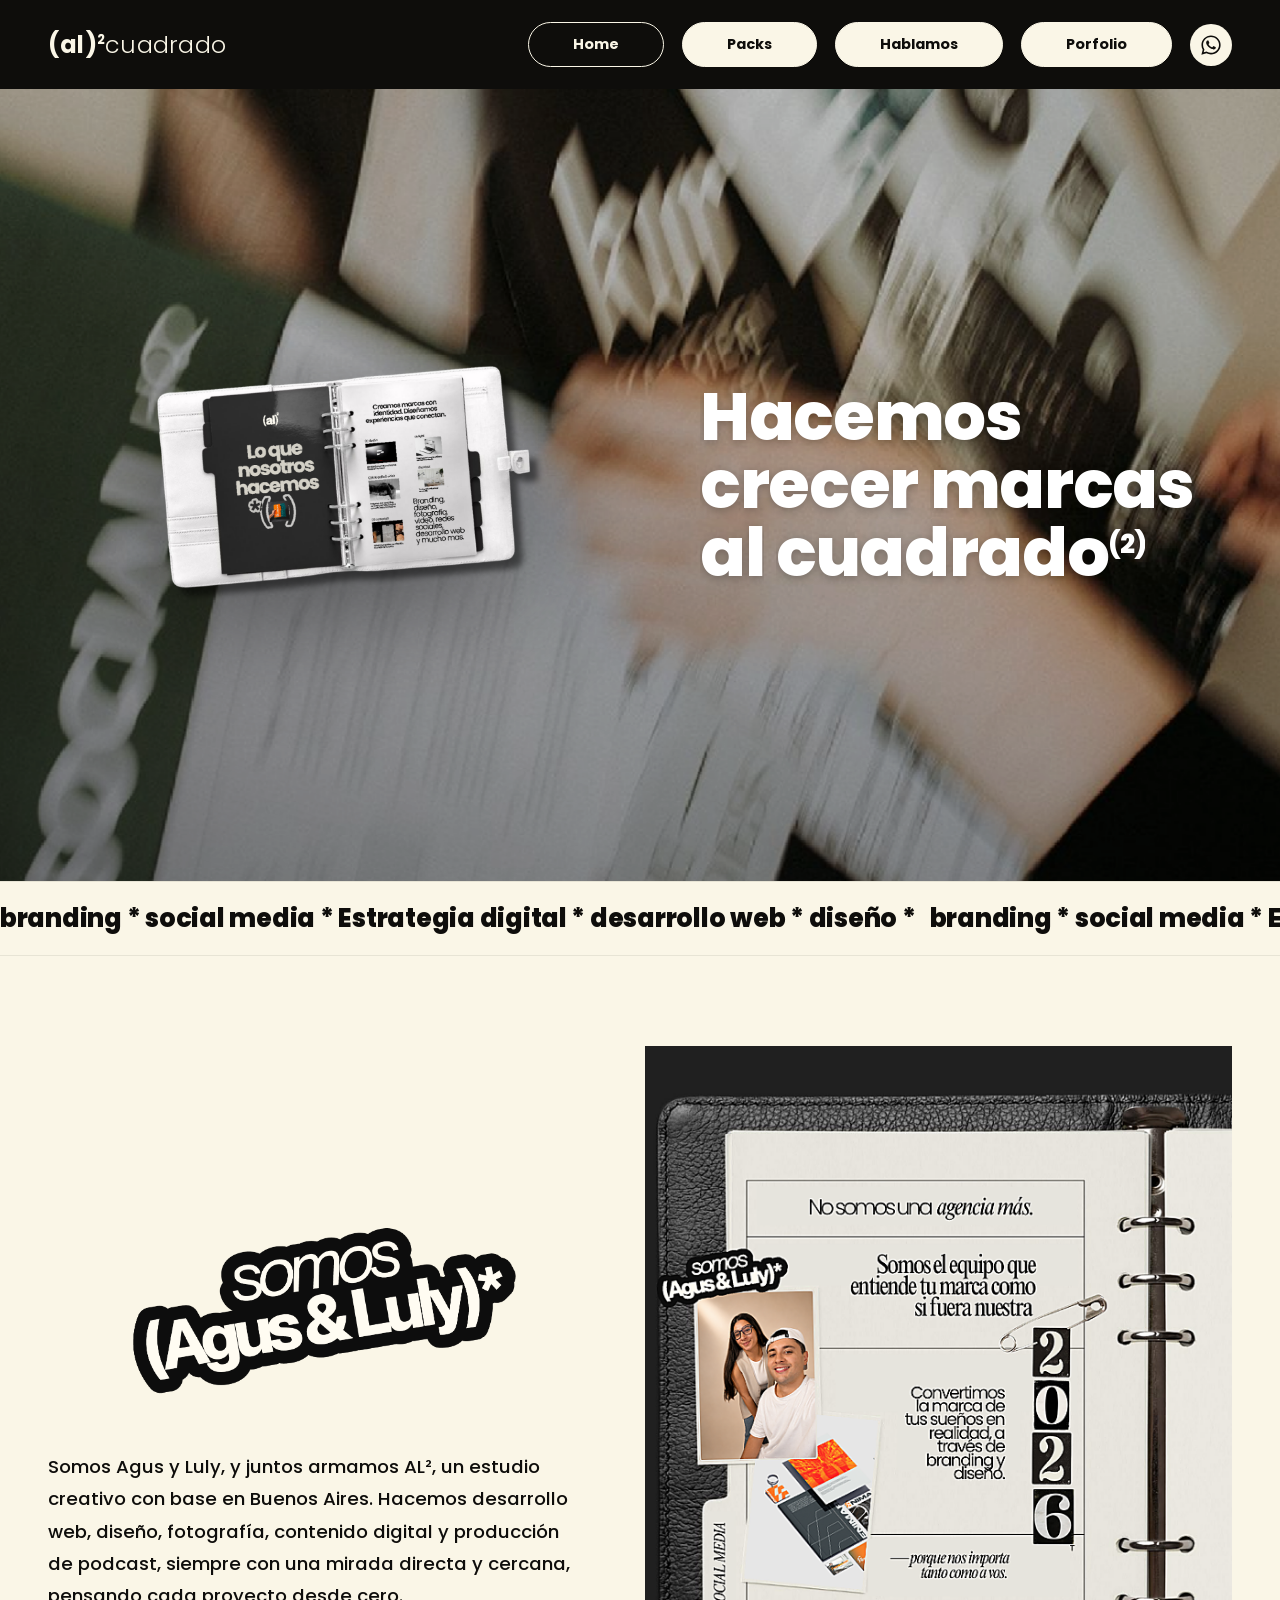
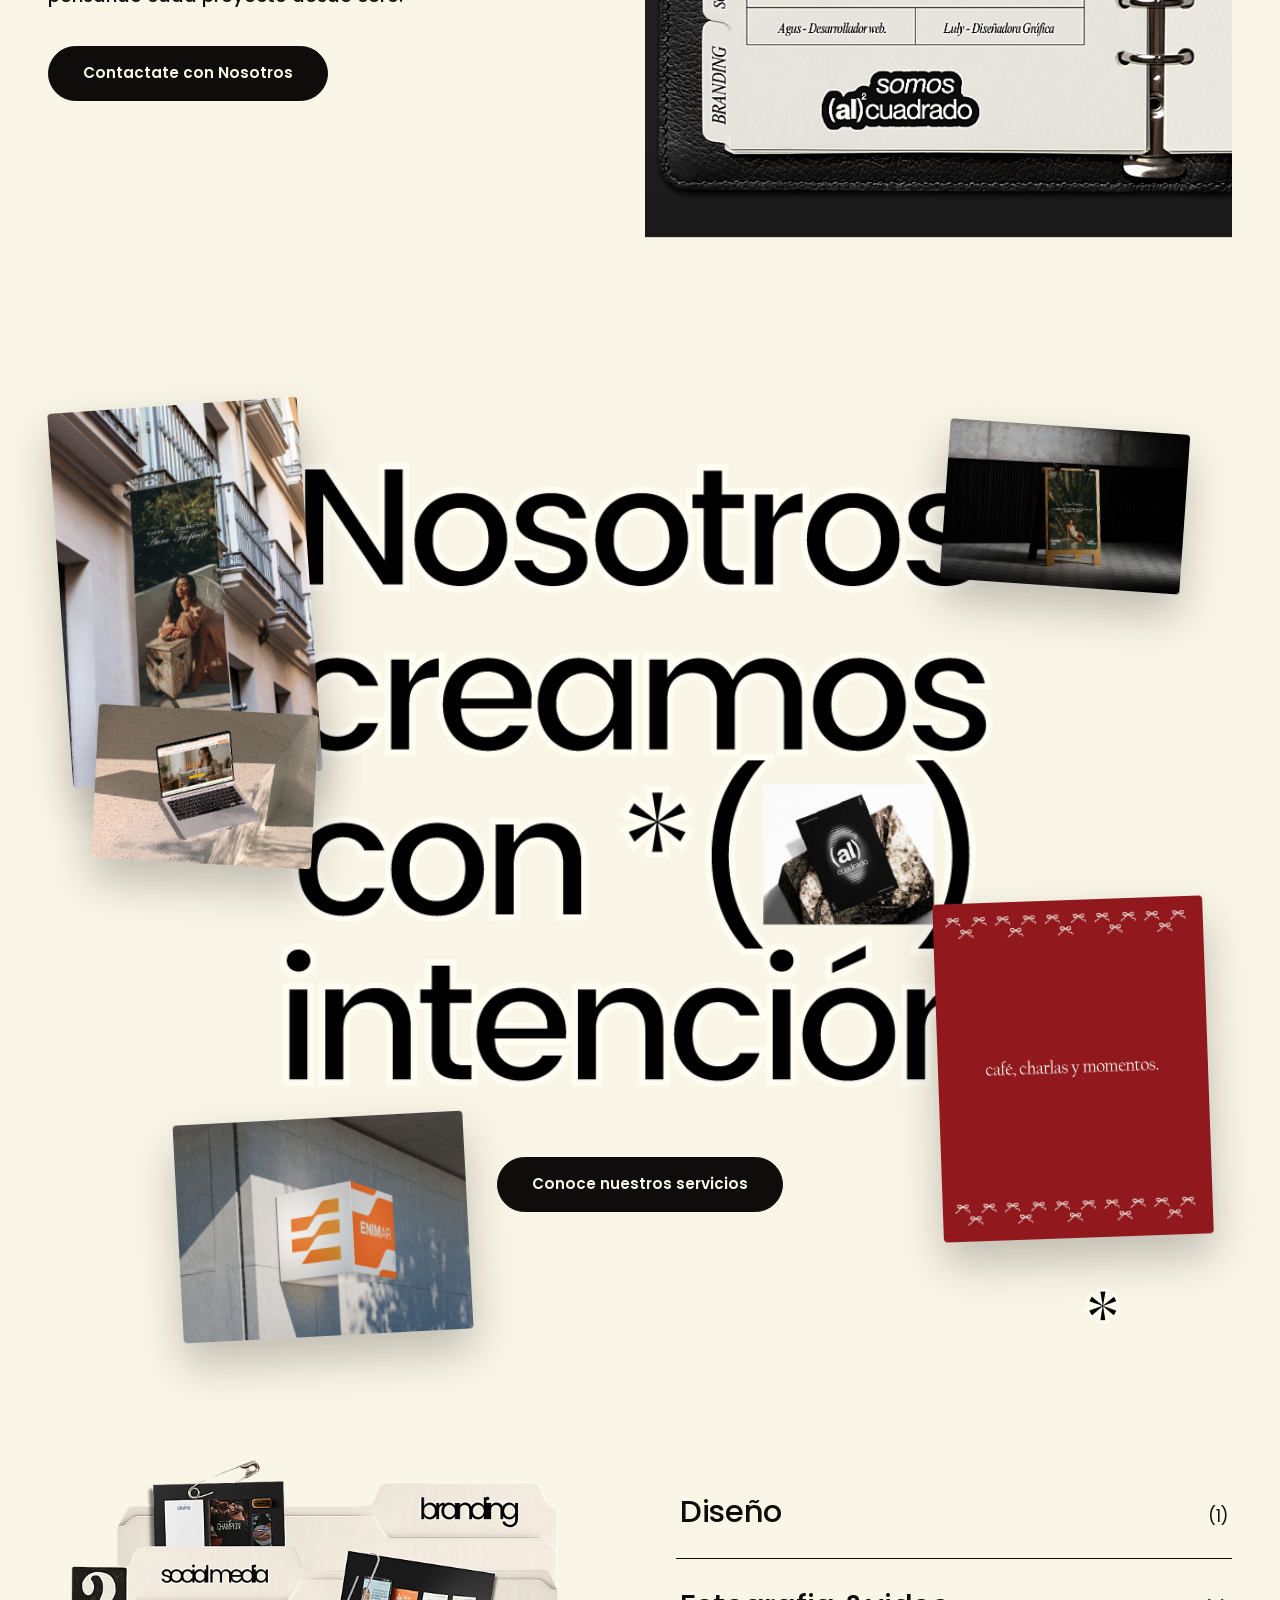
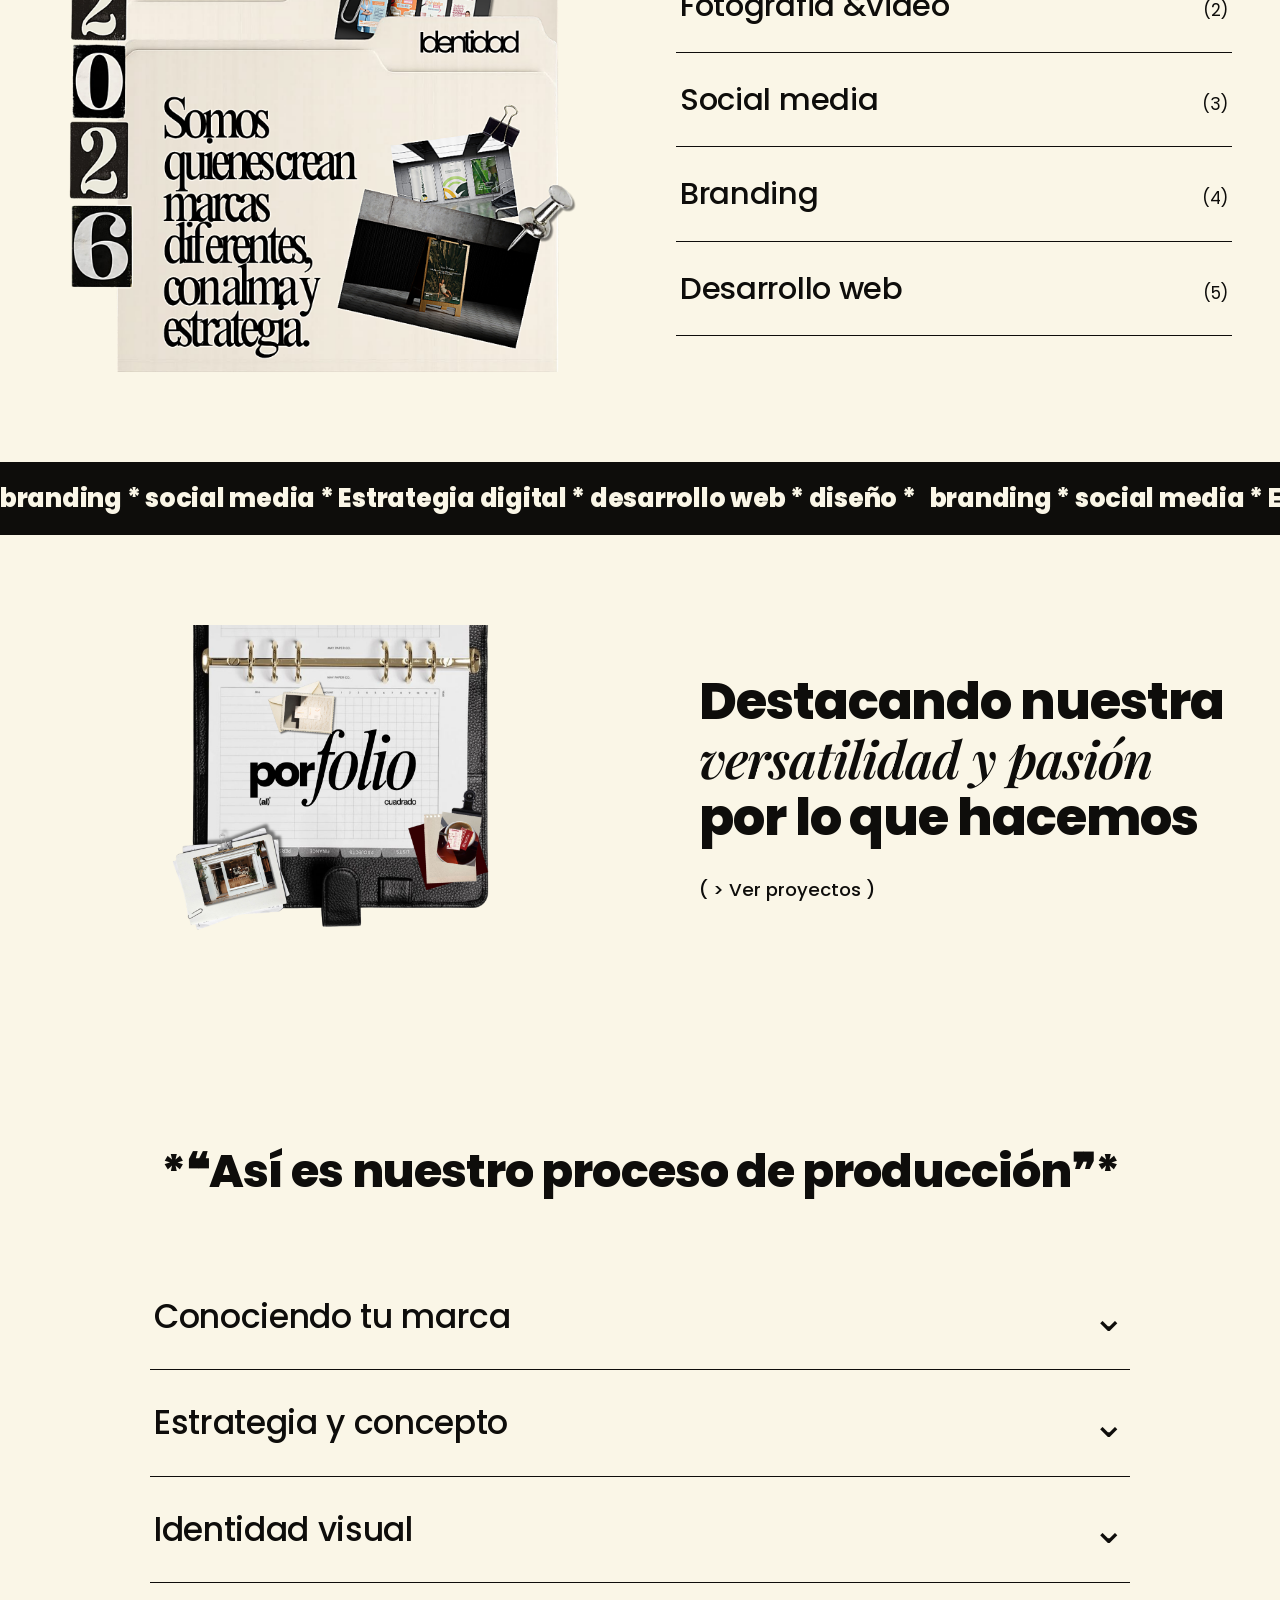
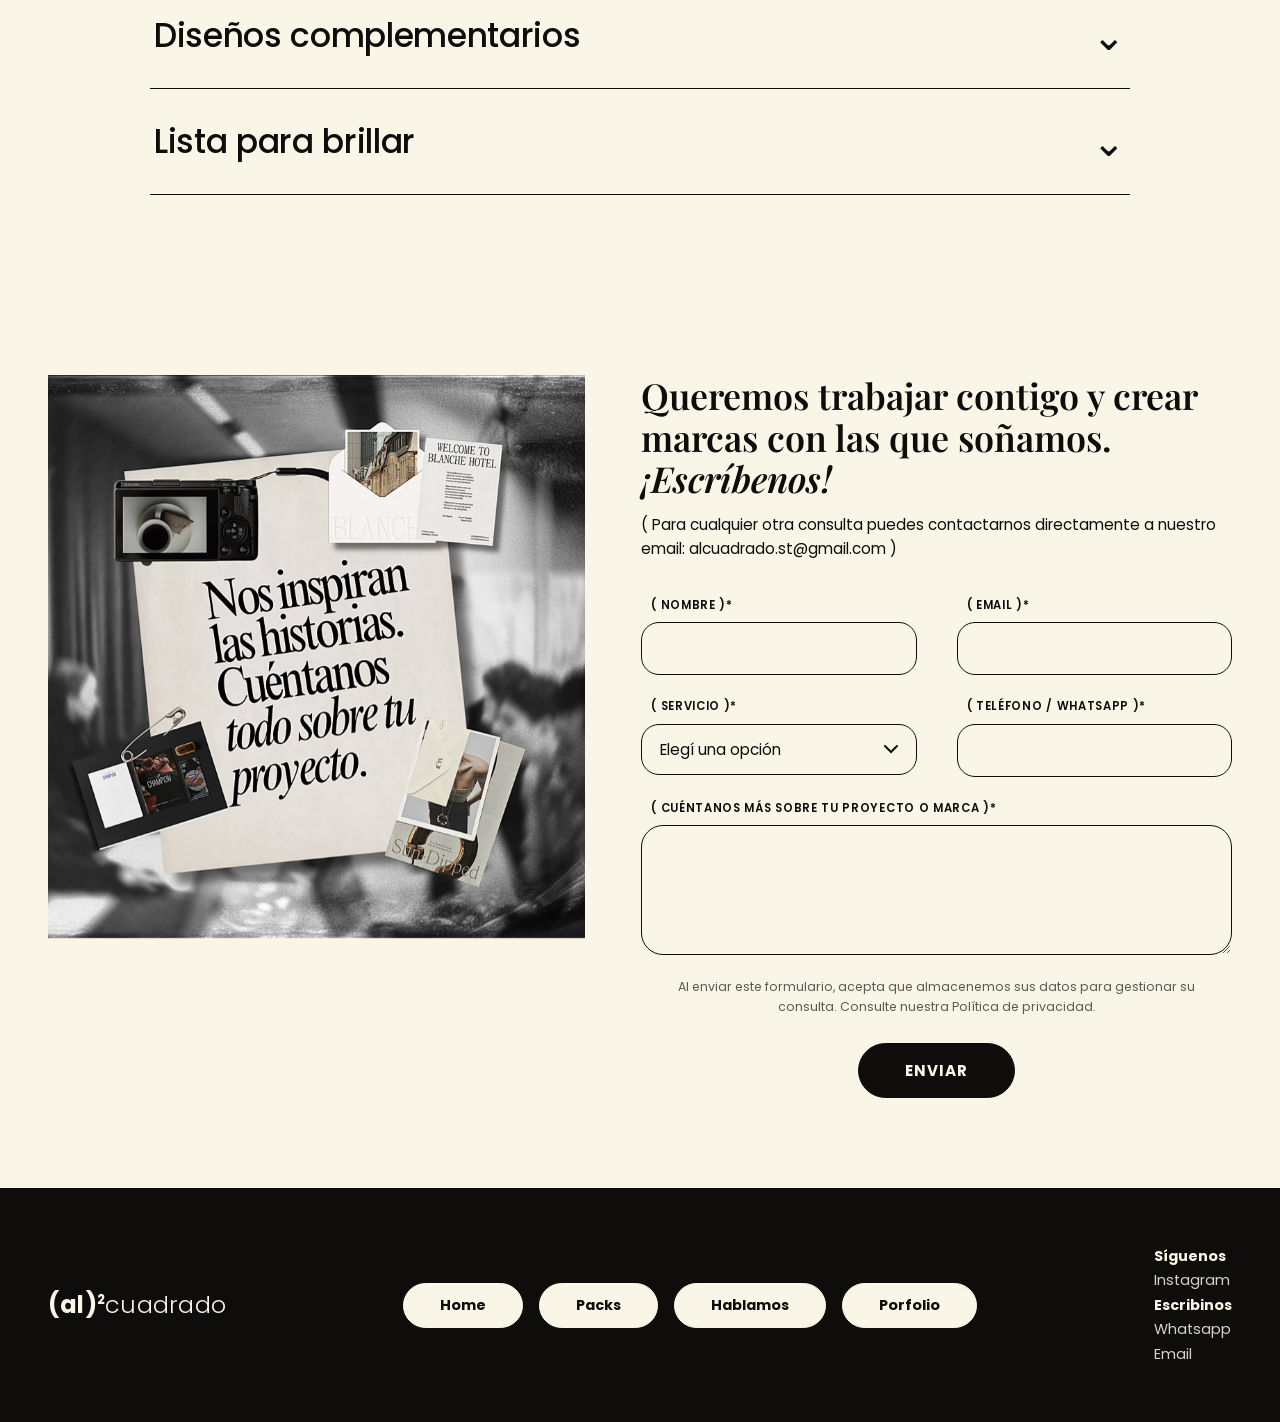
==== index.html @ ce6391ce "Actualización de archivos HTML, CSS y JS" ====
<!DOCTYPE html>
<html lang="es">
<head>
<meta charset="UTF-8"/>
<meta name="viewport" content="width=device-width,initial-scale=1.0"/>
<title>(al)²cuadrado — Hacemos crecer marcas al cuadrado</title>
<meta name="description" content="AL² es un estudio creativo con base en Buenos Aires: branding, social media, estrategia digital, desarrollo web y diseño."/>
<link rel="preconnect" href="https://fonts.googleapis.com"/>
<link rel="preconnect" href="https://fonts.gstatic.com" crossorigin/>
<link href="https://fonts.googleapis.com/css2?family=Poppins:wght@400;500;600;700;800&family=Playfair+Display:ital,wght@0,500;0,600;0,700;1,500;1,600;1,700&display=swap" rel="stylesheet"/>
<link rel="stylesheet" href="css/style.css"/>
</head>
<body>

<!-- ── Header ── -->
<header class="site-header">
  <a class="logo" href="index.html"><b>(al)</b><sup>2</sup><span>cuadrado</span></a>
  <div class="nav-right"><nav class="main-nav">
    <a class="pill active" href="index.html">Home</a>
    <a class="pill" href="packs.html">Packs</a>
    <a class="pill" href="contacto.html">Hablamos</a>
    <a class="pill" href="porfolio.html">Porfolio</a>
  </nav><button class="nav-toggle" type="button" aria-label="Abrir menú" aria-expanded="false"><span></span><span></span><span></span></button><a class="nav-wsp" href="https://wa.me/5491160169886" target="_blank" rel="noopener" aria-label="Escribinos por WhatsApp"><svg viewBox="0 0 448 512" xmlns="http://www.w3.org/2000/svg"><path d="M380.9 97.1C339 55.1 283.2 32 223.9 32c-122.4 0-222 99.6-222 222 0 39.1 10.2 77.3 29.6 111L0 480l117.7-30.9c32.4 17.7 68.9 27 106.1 27h.1c122.3 0 224.1-99.6 224.1-222 0-59.3-25.2-115-67.1-157zm-157 341.6c-33.2 0-65.7-8.9-94-25.7l-6.7-4-69.8 18.3L72 359.2l-4.4-7c-18.5-29.4-28.2-63.3-28.2-98.2 0-101.7 82.8-184.5 184.6-184.5 49.3 0 95.6 19.2 130.4 54.1 34.8 34.9 56.2 81.2 56.1 130.5 0 101.8-84.9 184.6-186.6 184.6zm101.2-138.2c-5.5-2.8-32.8-16.2-37.9-18-5.1-1.9-8.8-2.8-12.5 2.8-3.7 5.6-14.3 18-17.6 21.8-3.2 3.7-6.5 4.2-12 1.4-32.6-16.3-54-29.1-75.5-66-5.7-9.8 5.7-9.1 16.3-30.3 1.8-3.7.9-6.9-.5-9.7-1.4-2.8-12.5-30.1-17.1-41.2-4.5-10.8-9.1-9.3-12.5-9.5-3.2-.2-6.9-.2-10.6-.2-3.7 0-9.7 1.4-14.8 6.9-5.1 5.6-19.4 19-19.4 46.3 0 27.3 19.9 53.7 22.6 57.4 2.8 3.7 39.1 59.7 94.8 83.8 35.2 15.2 49 16.5 66.6 13.9 10.7-1.6 32.8-13.4 37.4-26.4 4.6-13 4.6-24.1 3.2-26.4-1.3-2.5-5-3.9-10.5-6.6z"/></svg></a></div>
</header>

<!-- ── Hero ── -->
<section class="hero-home">
  <div class="hero-bg" aria-hidden="true"></div>
  <div class="hero-home-inner">
    <div class="hero-home-agenda reveal">
      <img src="assets/img/agenda-hero.png" alt="Agenda de AL² — lo que nosotros hacemos: branding, diseño, fotografía, video, redes sociales y desarrollo web"/>
    </div>
    <h1 data-split="">Hacemos crecer marcas al cuadrado<sup>(2)</sup></h1>
  </div>
</section>

<!-- ── Marquee ── -->
<div class="marquee" aria-hidden="true">
  <div class="marquee-track">
    <span>branding * social media * Estrategia digital * desarrollo web * diseño *</span><span>branding * social media * Estrategia digital * desarrollo web * diseño *</span>
  </div>
</div>

<!-- ── Somos ── -->
<section class="section" id="somos">
  <div class="section-inner somos-grid">
    <div class="somos-text reveal">
      <img class="somos-sticker" src="assets/img/somos-sticker.png" alt="somos (Agus &amp; Luly)*"/>
      <p>Somos Agus y Luly, y juntos armamos AL², un estudio creativo con base en Buenos Aires. Hacemos desarrollo web, diseño, fotografía, contenido digital y producción de podcast, siempre con una mirada directa y cercana, pensando cada proyecto desde cero.</p>
      <a class="btn" href="contacto.html">Contactate con Nosotros</a>
    </div>
    <div class="reveal">
      <img src="assets/img/presentacion.png" alt="Agenda de AL² — no somos una agencia más, somos el equipo que entiende tu marca como si fuera nuestra"/>
    </div>
  </div>
</section>

<!-- ── Nosotros creamos con intención ── -->
<section class="intencion">
  <div class="intencion-inner">
    <img class="float-img fl-1" src="assets/img/aura-tropical/aura-tropical-01.jpg" alt=""/>
    <img class="float-img fl-2" src="assets/img/alegria-bewell/alegria-bewell-07.jpg" alt=""/>
    <img class="float-img fl-3" src="assets/img/enimar/enimar-06.jpg" alt=""/>
    <img class="float-img fl-4" src="assets/img/aura-tropical/aura-tropical-04.jpg" alt=""/>
    <img class="float-img fl-5" src="assets/img/rosetta-caffe/rosetta-caffe-02.jpg" alt=""/>
    <img class="ast ast-l" src="assets/img/asterisco.png" alt=""/>
    <img class="ast ast-r" src="assets/img/asterisco.png" alt=""/>
    <img class="intencion-title reveal" src="assets/img/creamos-intencion.png" alt="Nosotros creamos con intención"/>
    <div class="reveal">
      <a class="btn" href="packs.html">Conoce nuestros servicios</a>
    </div>
  </div>
</section>

<!-- ── Servicios ── -->
<section class="section" id="servicios">
  <div class="section-inner servicios-grid">
    <div class="reveal">
      <img src="assets/img/servicios.png" alt="Carpetas de AL²: branding, social media e identidad — somos quienes crean marcas diferentes, con alma y estrategia"/>
    </div>
    <ul class="servicios-list reveal">
      <li><a href="packs.html#branding">Diseño <span>(1)</span></a></li>
      <li><a href="packs.html#fotografia">Fotografia &amp;video <span>(2)</span></a></li>
      <li><a href="packs.html#social-media">Social media <span>(3)</span></a></li>
      <li><a href="packs.html#branding">Branding <span>(4)</span></a></li>
      <li><a href="packs.html#desarrollo-web">Desarrollo web <span>(5)</span></a></li>
    </ul>
  </div>
</section>

<!-- ── Marquee dark ── -->
<div class="marquee dark" aria-hidden="true">
  <div class="marquee-track">
    <span>branding * social media * Estrategia digital * desarrollo web * diseño *</span><span>branding * social media * Estrategia digital * desarrollo web * diseño *</span>
  </div>
</div>

<!-- ── Porfolio ── -->
<section class="section" id="porfolio">
  <div class="section-inner porfolio-grid">
    <div class="reveal">
      <img src="assets/img/porfolio-binder.png" alt="Carpeta porfolio de (al)²cuadrado"/>
    </div>
    <div class="porfolio-copy reveal">
      <h2>Destacando nuestra <em>versatilidad y&nbsp;pasión</em> por lo que hacemos</h2>
      <a class="link-proyectos" href="porfolio.html">( &gt; Ver proyectos )</a>
    </div>
  </div>
</section>

<!-- ── Proceso ── -->
<section class="section proceso" id="proceso">
  <div class="section-inner">
    <h2 data-split="">*&#10077;Así es nuestro proceso de producción&#10078;*</h2>
    <div class="acordeon reveal">
      <details>
        <summary>Conociendo tu marca</summary>
        <div class="acordeon-body">
          <p><em>Briefs, videollamada, primer contacto…</em><br/>
          Nos escribís, te contamos cómo trabajamos y coordinamos una videollamada para conocerte a vos y a tu proyecto. También te vamos a pedir que completes algunos briefs para entender bien qué necesitás.</p>
        </div>
      </details>
      <details>
        <summary>Estrategia y concepto</summary>
        <div class="acordeon-body">
          <p><em>Ideas, propósito, concepto…</em><br/>
          Para nosotros no existe una identidad visual sin una identidad conceptual atrás. Primero le damos personalidad a tu marca, después la vestimos de color y forma.</p>
        </div>
      </details>
      <details>
        <summary>Identidad visual</summary>
        <div class="acordeon-body">
          <p><em>Diseño, propuestas, creatividad…</em><br/>
          La parte más divertida: armamos las propuestas de identidad visual. Vas a tener variables de tu logo, vas a ver tu marca aplicada en distintos contextos, y te vamos a explicar por qué diseñamos cada elemento así.</p>
        </div>
      </details>
      <details>
        <summary>Diseños complementarios</summary>
        <div class="acordeon-body">
          <p>Armamos todo lo complementario que tu proyecto necesite —papelería, piezas para redes, lo que haga falta. Nos adaptamos a vos, no al revés.</p>
        </div>
      </details>
      <details>
        <summary>Lista para brillar</summary>
        <div class="acordeon-body">
          <p><em>Consejos finales y archivos…</em><br/>
          Cerramos con una videollamada donde te mostramos cómo usar cada archivo y para qué sirve cada cosa. Te dejamos nuestros consejos finales y respondemos todo lo que te haya quedado dando vueltas.</p>
        </div>
      </details>
    </div>
  </div>
</section>

<!-- ── Contacto ── -->
<section class="section" id="contacto">
  <div class="section-inner contact-grid">
    <div class="contact-img reveal">
      <img src="assets/img/contactanos.png" alt="Nos inspiran las historias. Cuéntanos todo sobre tu proyecto."/>
    </div>
    <div class="reveal">
      <h2 class="form-title">Queremos trabajar contigo y crear marcas con las que soñamos. <em>¡Escríbenos!</em></h2>
      <p class="form-sub">( Para cualquier otra consulta puedes contactarnos directamente a nuestro email: alcuadrado.st@gmail.com )</p>
      <form class="al-form" novalidate="">
        <input type="hidden" name="access_key" value="7675a9cd-76a6-42dc-9482-07642915cbb4"/>
        <input type="hidden" name="subject" value="Nueva consulta desde alcuadrado — Home"/>
        <input type="checkbox" name="botcheck" style="display:none"/>
        <div class="form-grid">
          <div class="field"><label>( Nombre )*</label><input type="text" name="nombre" required/></div>
        <div class="field"><label>( Email )*</label><input type="email" name="email" required/></div>
        <div class="field"><label>( Servicio )*</label><select name="servicio" required>
          <option value="" disabled selected>Elegí una opción</option>
          <option value="Branding">Branding</option>
          <option value="Social Media">Social Media</option>
          <option value="Desarrollo web">Desarrollo web</option>
          <option value="Fotografía y Video">Fotografía &amp; Video</option>
          <option value="Diseño">Diseño</option>
          <option value="Otro / varios servicios">Otro / varios servicios</option>
        </select></div>
        <div class="field"><label>( Teléfono / WhatsApp )*</label><input type="tel" name="telefono" required/></div>
        <div class="field full"><label>( Cuéntanos más sobre tu proyecto o marca )*</label><textarea name="mensaje" required></textarea></div>
        </div>
        <p class="form-note">Al enviar este formulario, acepta que almacenemos sus datos para gestionar su consulta. Consulte nuestra Política de privacidad.</p>
        <div class="form-send"><button class="btn" type="submit">ENVIAR</button></div>
        <p class="form-ok" role="status"></p>
      </form>
    </div>
  </div>
</section>

<!-- ── Footer ── -->
<footer class="site-footer">
  <div class="footer-inner">
    <a class="logo" href="index.html"><b>(al)</b><sup>2</sup><span>cuadrado</span></a>
    <nav class="footer-nav">
      <a class="pill" href="index.html">Home</a>
      <a class="pill" href="packs.html">Packs</a>
      <a class="pill" href="contacto.html">Hablamos</a>
      <a class="pill" href="porfolio.html">Porfolio</a>
    </nav>
    <div class="footer-social">
      <strong>Síguenos</strong>
      <a href="https://www.instagram.com/studio.al2/" target="_blank" rel="noopener">Instagram</a>
      <strong>Escribinos</strong>
      <a href="https://wa.me/5491160169886" target="_blank" rel="noopener">Whatsapp</a>
      <a href="mailto:alcuadrado.st@gmail.com">Email</a>
    </div>
  </div>
</footer>

<script src="js/main.js"></script>
</body>
</html>
---- css/style.css ----
/* ============================================================
   (al)²cuadrado — estilos compartidos
   ============================================================ */
:root{
  --crema:#FAF6E7;
  --negro:#0E0D0B;
  --negro-suave:#1a1917;
  --gris:#5c5a54;
  --sans:'Poppins',sans-serif;
  --serif:'Playfair Display',serif;
  --ease:cubic-bezier(.16,1,.3,1);
}
*,*::before,*::after{box-sizing:border-box;margin:0;padding:0;}
html{scroll-behavior:smooth;}
body{
  background:var(--crema);
  color:var(--negro);
  font-family:var(--sans);
  font-size:16px;
  line-height:1.6;
  overflow-x:hidden;
}
img{max-width:100%;display:block;}
a{color:inherit;}
::selection{background:var(--negro);color:var(--crema);}

/* ── Transiciones de página ── */
body{opacity:0;transition:opacity .45s ease;}
body.page-in{opacity:1;}
body.page-out{opacity:0;transition:opacity .3s ease;}

/* ── Cursor personalizado ── */
#cursor-dot,#cursor-ring{
  position:fixed;top:0;left:0;
  pointer-events:none;
  border-radius:50%;
  z-index:9999;
}
#cursor-dot{width:8px;height:8px;background:var(--negro);mix-blend-mode:difference;background:#fff;}
#cursor-ring{
  width:38px;height:38px;
  border:1.5px solid rgba(14,13,11,.5);
  transition:width .3s var(--ease),height .3s var(--ease),border-color .3s;
  mix-blend-mode:difference;
  border-color:rgba(255,255,255,.7);
}
body.cursor-hover #cursor-ring{width:62px;height:62px;}

/* ── Header ── */
.site-header{
  background:var(--negro);
  display:flex;
  align-items:center;
  justify-content:space-between;
  gap:16px;
  padding:22px 48px;
  position:sticky;
  top:0;
  z-index:500;
  transition:padding .35s var(--ease),box-shadow .35s;
}
.site-header.scrolled{
  padding:14px 48px;
  box-shadow:0 10px 40px rgba(0,0,0,.35);
}
.nav-right{display:flex;align-items:center;gap:18px;flex-wrap:wrap;justify-content:flex-end;}
.nav-wsp{
  display:inline-flex;
  align-items:center;
  justify-content:center;
  width:42px;height:42px;
  border-radius:50%;
  background:var(--crema);
  color:var(--negro);
  transition:transform .25s var(--ease),background .25s;
  transform:translate(var(--mx,0),var(--my,0));
}
.nav-wsp:hover{background:#25D366;color:#fff;}
.nav-wsp svg{width:22px;height:22px;fill:currentColor;}
.logo{
  color:var(--crema);
  text-decoration:none;
  font-size:1.5rem;
  letter-spacing:.01em;
  white-space:nowrap;
  line-height:1;
}
.logo b{font-weight:700;}
.logo sup{font-size:.55em;font-weight:700;}
.logo span{font-weight:300;}
.main-nav{display:flex;gap:18px;flex-wrap:wrap;justify-content:flex-end;}
.pill{
  display:inline-block;
  background:var(--crema);
  color:var(--negro);
  border:1.5px solid var(--crema);
  border-radius:999px;
  padding:10px 44px;
  font-weight:700;
  font-size:.9rem;
  text-decoration:none;
  text-align:center;
  transition:transform .2s ease-out,background .25s,color .25s;
  transform:translate(var(--mx,0),var(--my,0));
}
.pill.active{background:var(--negro);color:var(--crema);}

/* ── Menú hamburguesa (solo mobile) ── */
.nav-toggle{
  display:none;
  flex-direction:column;
  align-items:center;
  justify-content:center;
  gap:5px;
  width:42px;height:42px;
  border-radius:50%;
  background:var(--crema);
  border:none;
  cursor:pointer;
  flex-shrink:0;
}
.nav-toggle span{
  width:18px;height:2px;
  background:var(--negro);
  border-radius:2px;
  transition:transform .3s var(--ease),opacity .2s;
}
.site-header.nav-open .nav-toggle span:nth-child(1){transform:translateY(7px) rotate(45deg);}
.site-header.nav-open .nav-toggle span:nth-child(2){opacity:0;}
.site-header.nav-open .nav-toggle span:nth-child(3){transform:translateY(-7px) rotate(-45deg);}

/* ── Botones ── */
.btn{
  position:relative;
  display:inline-block;
  background:var(--negro);
  color:var(--crema);
  border:1.5px solid var(--negro);
  border-radius:999px;
  padding:14px 34px;
  font-family:var(--sans);
  font-weight:600;
  font-size:.95rem;
  text-decoration:none;
  cursor:pointer;
  overflow:hidden;
  transition:transform .2s ease-out,box-shadow .25s,color .3s;
  transform:translate(var(--mx,0),var(--my,0));
}
.btn span,.btn{z-index:1;}
.btn::before{
  content:'';
  position:absolute;inset:0;
  background:var(--crema);
  border-radius:inherit;
  transform:translateY(102%);
  transition:transform .38s var(--ease);
  z-index:-1;
}
.btn:hover{color:var(--negro);box-shadow:0 14px 30px rgba(14,13,11,.22);}
.btn:hover::before{transform:translateY(0);}
.btn.btn-crema{background:var(--crema);color:var(--negro);border-color:var(--crema);}
.btn.btn-crema::before{background:var(--negro);}
.btn.btn-crema:hover{color:var(--crema);box-shadow:0 14px 30px rgba(0,0,0,.35);}

/* ── Tipografía ── */
.t-serif{font-family:var(--serif);font-weight:600;letter-spacing:-.01em;line-height:1.05;}
.t-serif i,.t-serif em{font-style:italic;font-weight:600;}
.t-sans{font-family:var(--sans);font-weight:800;letter-spacing:-.02em;line-height:1.05;}
.section{padding:90px 48px;position:relative;}
.section-inner{max-width:1240px;margin:0 auto;position:relative;}
.lead{
  max-width:620px;
  margin:22px auto 0;
  text-align:center;
  font-size:1rem;
  color:var(--negro);
}

/* ── Marquee ── */
.marquee{
  overflow:hidden;
  white-space:nowrap;
  padding:16px 0;
  background:var(--crema);
  border-top:1px solid rgba(14,13,11,.08);
  border-bottom:1px solid rgba(14,13,11,.08);
}
.marquee.dark{background:var(--negro);color:var(--crema);border:none;}
.marquee-track{
  display:inline-block;
  animation:marquee 28s linear infinite;
}
.marquee-track span{
  font-family:var(--sans);
  font-weight:800;
  font-size:1.6rem;
  letter-spacing:-.01em;
  padding-right:14px;
}
@keyframes marquee{
  from{transform:translateX(0);}
  to{transform:translateX(-50%);}
}

/* ── Reveal on scroll ── */
.reveal{opacity:0;transform:translateY(40px);transition:opacity .9s var(--ease),transform .9s var(--ease);}
.reveal.in{opacity:1;transform:none;}

/* ── Titulares con split por palabra ── */
.split-ready .w{display:inline-block;overflow:hidden;vertical-align:bottom;}
.split-ready .wi{display:inline-block;transform:translateY(115%);transition:transform .85s var(--ease);}
.split-ready.in .wi{transform:none;}
.split-ready .w:nth-child(2) .wi{transition-delay:.05s;}
.split-ready .w:nth-child(3) .wi{transition-delay:.1s;}
.split-ready .w:nth-child(4) .wi{transition-delay:.15s;}
.split-ready .w:nth-child(5) .wi{transition-delay:.2s;}
.split-ready .w:nth-child(6) .wi{transition-delay:.25s;}
.split-ready .w:nth-child(7) .wi{transition-delay:.3s;}
.split-ready .w:nth-child(8) .wi{transition-delay:.35s;}
.split-ready .w:nth-child(n+9) .wi{transition-delay:.4s;}

/* ── Parallax (usa `translate`, no pisa los rotate de cada imagen) ── */
.parallax{translate:0 var(--py,0px);will-change:translate;}

/* ── Flotación suave ── */
@keyframes floaty{
  0%,100%{translate:0 0;}
  50%{translate:0 -14px;}
}
.hero-home-agenda img{animation:floaty 7s ease-in-out infinite;}
.ast{animation:spinSlow 14s linear infinite;}
@keyframes spinSlow{to{rotate:360deg;}}

/* ── Formulario ── */
.form-wrap{max-width:820px;margin:0 auto;}
.form-grid{
  display:grid;
  grid-template-columns:1fr 1fr;
  gap:22px 40px;
}
.field{display:flex;flex-direction:column;}
.field.full{grid-column:1/-1;}
.field label{
  font-size:.72rem;
  font-weight:600;
  letter-spacing:.06em;
  text-transform:uppercase;
  margin-bottom:8px;
  padding-left:10px;
}
.field input,.field textarea,.field select{
  background:transparent;
  border:1.5px solid var(--negro);
  border-radius:18px;
  padding:14px 18px;
  font-family:var(--sans);
  font-size:.95rem;
  color:var(--negro);
  outline:none;
  transition:box-shadow .2s;
  width:100%;
  appearance:none;
}
.field textarea{min-height:130px;resize:vertical;border-radius:22px;}
.field select{
  cursor:pointer;
  background-image:url("data:image/svg+xml,%3Csvg xmlns='http://www.w3.org/2000/svg' width='14' height='9' viewBox='0 0 14 9'%3E%3Cpath d='M1 1l6 6 6-6' stroke='%230E0D0B' stroke-width='2' fill='none' stroke-linecap='round'/%3E%3C/svg%3E");
  background-repeat:no-repeat;
  background-position:right 18px center;
  background-size:14px;
  padding-right:44px;
}
.field input:focus,.field textarea:focus,.field select:focus{box-shadow:0 0 0 3px rgba(14,13,11,.14);}
.form-note{
  font-size:.78rem;
  color:var(--gris);
  margin:22px auto 26px;
  max-width:520px;
  text-align:center;
}
.form-send{text-align:center;}
.form-send .btn{padding:15px 46px;letter-spacing:.06em;font-weight:700;}
.form-ok{
  display:none;
  text-align:center;
  font-weight:600;
  margin-top:18px;
}
.form-ok.show{display:block;}

/* ── Franja de 3 imágenes ── */
.strip3{
  display:grid;
  grid-template-columns:repeat(3,1fr);
}
.strip3 img{width:100%;height:460px;object-fit:cover;}

/* ── Footer ── */
.site-footer{
  background:var(--negro);
  color:var(--crema);
  padding:56px 48px;
}
.footer-inner{
  max-width:1300px;
  margin:0 auto;
  display:flex;
  align-items:center;
  justify-content:space-between;
  gap:32px;
  flex-wrap:wrap;
}
.footer-nav{display:flex;gap:16px;flex-wrap:wrap;}
.footer-nav .pill{padding:10px 36px;}
.footer-social{font-size:.9rem;line-height:1.7;}
.footer-social strong{display:block;}
.footer-social a{color:var(--crema);text-decoration:none;opacity:.85;display:block;}
.footer-social a:hover{opacity:1;text-decoration:underline;}

/* ============================================================
   INICIO
   ============================================================ */
.hero-home{
  position:relative;
  min-height:88vh;
  display:flex;
  align-items:center;
  padding:70px 48px;
  overflow:hidden;
}
.hero-home .hero-bg{
  position:absolute;
  inset:-10% 0;
  background:url('../assets/img/fondo-portada.png') center/cover no-repeat;
  filter:brightness(.85);
  transform:scale(1.08);
  will-change:transform;
  animation:heroBgIn 1.4s ease both;
}
@keyframes heroBgIn{
  from{opacity:0;}
  to{opacity:1;}
}
.hero-home-inner{
  position:relative;
  max-width:1420px;
  margin:0 auto;
  display:grid;
  grid-template-columns:1.15fr 1fr;
  gap:40px;
  align-items:center;
  width:100%;
}
.hero-home-agenda img{
  width:100%;
  max-width:none;
  filter:drop-shadow(0 30px 60px rgba(0,0,0,.45));
}
.hero-home::after{
  content:'';
  position:absolute;inset:0;
  background:linear-gradient(200deg,rgba(0,0,0,0) 35%,rgba(0,0,0,.42) 100%);
  pointer-events:none;
}
.hero-home-inner{z-index:2;}
.hero-home h1{
  font-family:var(--sans);
  font-weight:800;
  font-size:clamp(2.6rem,5.2vw,4.6rem);
  line-height:1.02;
  letter-spacing:-.02em;
  color:#fff;
  text-shadow:0 2px 10px rgba(0,0,0,.25);
}
.hero-home h1 sup{font-size:.4em;}

/* Somos */
.somos-grid{
  display:grid;
  grid-template-columns:1fr 1.1fr;
  gap:64px;
  align-items:center;
}
.somos-sticker{width:min(540px,100%);margin-bottom:20px;}
.somos-text p{font-size:1.15rem;font-weight:500;line-height:1.75;}
.somos-text .btn{margin-top:34px;}

/* Creamos con intención */
.intencion{text-align:center;padding:120px 48px;}
.intencion-inner{max-width:1240px;margin:0 auto;position:relative;}
.intencion-title{width:min(760px,92%);margin:0 auto;}
.intencion .btn{margin-top:48px;}
.float-img{
  position:absolute;
  border-radius:4px;
  box-shadow:0 22px 45px rgba(14,13,11,.25);
  object-fit:cover;
  z-index:1;
}
.fl-1{width:250px;top:-50px;left:1%;transform:rotate(-4deg);}
.fl-2{width:220px;top:36%;left:4%;transform:rotate(3deg);}
.fl-3{width:290px;bottom:-40px;left:11%;transform:rotate(-3deg);}
.fl-4{width:240px;top:-30px;right:4%;transform:rotate(4deg);}
.fl-5{width:270px;bottom:4%;right:2%;transform:rotate(-2deg);}
.ast{position:absolute;width:44px;}
.ast-l{left:12%;top:44%;}
.ast-r{right:9%;bottom:-8%;}

/* Servicios */
.servicios-grid{
  display:grid;
  grid-template-columns:1fr 1fr;
  gap:72px;
  align-items:center;
}
.servicios-list{list-style:none;}
.servicios-list li a{
  display:flex;
  align-items:baseline;
  justify-content:space-between;
  gap:20px;
  padding:22px 4px;
  border-bottom:1.5px solid var(--negro);
  text-decoration:none;
  font-family:var(--sans);
  font-weight:500;
  font-size:clamp(1.4rem,2.4vw,2.1rem);
  letter-spacing:-.01em;
  transition:padding-left .3s var(--ease);
}
.servicios-list li a:hover{padding-left:16px;}
.servicios-list li a span{font-size:.55em;font-weight:400;}

/* Porfolio (sección home) */
.porfolio-grid{
  display:grid;
  grid-template-columns:1.1fr 1fr;
  gap:64px;
  align-items:center;
}
.porfolio-copy h2{
  font-size:clamp(2.2rem,4vw,3.4rem);
  line-height:1.1;
  font-family:var(--sans);
  font-weight:800;
  letter-spacing:-.02em;
}
.porfolio-copy h2 em{
  font-family:var(--serif);
  font-style:italic;
  font-weight:600;
}
.link-proyectos{
  display:inline-block;
  margin-top:30px;
  font-size:1.15rem;
  font-weight:500;
  text-decoration:none;
  border-bottom:1.5px solid transparent;
  transition:border-color .2s;
}
.link-proyectos:hover{border-color:var(--negro);}

/* Proceso (acordeón) */
.proceso h2{
  text-align:center;
  font-family:var(--sans);
  font-weight:800;
  font-size:clamp(1.9rem,3.6vw,3rem);
  letter-spacing:-.02em;
  margin-bottom:56px;
}
.acordeon{max-width:980px;margin:0 auto;}
.acordeon details{border-bottom:1.5px solid var(--negro);}
.acordeon summary{
  list-style:none;
  cursor:pointer;
  display:flex;
  align-items:center;
  justify-content:space-between;
  gap:20px;
  padding:26px 4px;
  font-family:var(--sans);
  font-weight:500;
  font-size:clamp(1.4rem,2.6vw,2.2rem);
  letter-spacing:-.01em;
}
.acordeon summary::-webkit-details-marker{display:none;}
.acordeon summary::after{
  content:'⌄';
  font-size:1.2em;
  line-height:0;
  transition:transform .3s var(--ease);
}
.acordeon details[open] summary::after{transform:rotate(180deg);}
.acordeon .acordeon-body{
  padding:0 4px 30px;
  max-width:760px;
  color:var(--negro);
  overflow:hidden;
  transition:max-height .5s var(--ease),opacity .5s var(--ease);
}
.acordeon .acordeon-body em{font-style:italic;}
.acordeon summary{transition:padding-left .3s var(--ease);}
.acordeon details[open] summary{padding-left:14px;}

/* Contacto (sección home) */
.contact-grid{
  display:grid;
  grid-template-columns:1fr 1.1fr;
  gap:56px;
  align-items:start;
}
.contact-img{position:sticky;top:130px;}
.contact-img img{width:100%;}
.form-title{
  font-family:var(--serif);
  font-weight:600;
  font-size:clamp(1.7rem,2.8vw,2.4rem);
  line-height:1.15;
  margin-bottom:14px;
}
.form-title em{font-style:italic;}
.form-sub{font-size:.95rem;margin-bottom:34px;}

/* ============================================================
   PACKS
   ============================================================ */
.hero-packs{
  position:relative;
  text-align:center;
  padding:130px 48px 150px;
  overflow:hidden;
}
.hero-packs-inner{max-width:1240px;margin:0 auto;position:relative;z-index:2;}
.hero-packs h1{
  font-family:var(--serif);
  font-weight:600;
  font-size:clamp(2.6rem,5.4vw,4.6rem);
  line-height:1.06;
}
.hero-packs h1 em{font-style:italic;}
.hero-packs .lead{max-width:560px;}
.hero-packs .btn{margin-top:38px;}
.hp-1{width:230px;top:-60px;left:5%;transform:rotate(-3deg);}
.hp-2{width:310px;bottom:-50px;left:3%;transform:rotate(2deg);}
.hp-3{width:340px;bottom:-80px;left:40%;transform:rotate(-2deg);}
.hp-4{width:310px;top:-80px;right:4%;transform:rotate(3deg);}
.hp-5{width:260px;bottom:0;right:5%;transform:rotate(-3deg);}

.section-dark{background:var(--negro);color:var(--crema);}
.pack-title{
  font-family:var(--serif);
  font-weight:600;
  font-size:clamp(3rem,7vw,5.6rem);
  text-align:center;
  line-height:1;
  position:relative;
  display:inline-block;
}
.pack-title-wrap{text-align:center;position:relative;}
.sticker-flor{
  position:absolute;
  width:110px;
  right:-70px;
  bottom:-16px;
  transform:rotate(8deg);
}
.section-dark .lead{color:var(--crema);}

.packs-cards{
  display:grid;
  grid-template-columns:repeat(3,1fr);
  gap:44px;
  margin-top:64px;
  align-items:stretch;
}
.pack-card{display:flex;flex-direction:column;align-items:center;gap:26px;}
.clipboard{
  background:#f4f2ec;
  color:var(--negro);
  border-radius:10px;
  padding:56px 30px 34px;
  width:100%;
  flex:1;
  position:relative;
  box-shadow:0 24px 50px rgba(0,0,0,.45);
}
.clipboard::before{
  content:'';
  position:absolute;
  top:-16px;left:50%;
  transform:translateX(-50%);
  width:110px;height:34px;
  background:#c9c7c1;
  border-radius:8px 8px 4px 4px;
  box-shadow:inset 0 -3px 6px rgba(0,0,0,.25);
}
.clipboard::after{
  content:'';
  position:absolute;
  top:-26px;left:50%;
  transform:translateX(-50%);
  width:26px;height:26px;
  border:5px solid #b3b1ab;
  border-radius:50%;
  background:transparent;
}
.clipboard h3{
  font-family:var(--serif);
  font-weight:600;
  font-size:1.7rem;
  text-align:center;
  margin-bottom:22px;
}
.clipboard h3 sup{font-size:.5em;}
.clipboard ul{padding-left:20px;font-size:.86rem;line-height:1.55;display:grid;gap:8px;}
.clipboard .pack-desc{font-size:.9rem;text-align:center;line-height:1.7;}
.clipboard .footnote{
  font-size:.66rem;
  color:var(--gris);
  text-align:center;
  margin-top:22px;
}

/* Branding packs */
.branding-sec{overflow:hidden;}
.branding-film{
  position:absolute;
  right:-60px;
  top:-40px;
  width:min(500px,42vw);
  transform:rotate(6deg);
  z-index:0;
}
.branding-film-left{
  right:auto;
  top:auto;
  left:-70px;
  bottom:-60px;
  transform:rotate(-6deg) scaleX(-1);
}
.branding-head{position:relative;z-index:2;text-align:center;}
.branding-cards{
  display:grid;
  grid-template-columns:1fr 1fr;
  gap:44px;
  max-width:980px;
  margin:64px auto 0;
  position:relative;
  z-index:2;
}
.paper-card{
  background:#f4f2ec;
  border-radius:12px;
  padding:44px 38px;
  box-shadow:0 24px 50px rgba(14,13,11,.18);
  display:flex;
  flex-direction:column;
  gap:18px;
}
.paper-card h3{
  font-family:var(--serif);
  font-weight:700;
  font-size:2rem;
  text-align:center;
}
.paper-card h3 em{font-style:italic;font-weight:600;}
.paper-card .paper-sub{text-align:center;font-size:.95rem;font-weight:500;}
.paper-card ul{padding-left:20px;font-size:.9rem;display:grid;gap:7px;}
.paper-card .btn{align-self:center;margin-top:auto;}

/* Desarrollo web */
.web-grid{
  display:grid;
  grid-template-columns:1.05fr 1fr;
  gap:64px;
  align-items:center;
}
.web-img{position:relative;}
.web-img .sticker-negro{
  position:absolute;
  width:130px;
  right:-24px;
  bottom:-28px;
  transform:rotate(-8deg);
}
.web-copy h2,.foto-sec h2{
  font-family:var(--serif);
  font-weight:600;
  font-size:clamp(2.6rem,5vw,4.2rem);
  line-height:1;
  margin-bottom:22px;
}
.web-copy p{max-width:480px;}
.web-copy .btn{margin-top:32px;}

/* Fotografía & video */
.foto-sec{text-align:center;}
.foto-full{width:100%;height:640px;object-fit:cover;margin-top:70px;}
.foto-sec .btn{margin-top:34px;}

/* ============================================================
   CONTACTO
   ============================================================ */
.hero-contacto{
  position:relative;
  min-height:78vh;
  display:flex;
  align-items:center;
  justify-content:center;
  overflow:hidden;
  padding:80px 24px;
}
.hero-contacto video{
  position:absolute;inset:0;
  width:100%;height:100%;
  object-fit:cover;
  filter:grayscale(1) brightness(.9);
}

/* ============================================================
   PORFOLIO
   ============================================================ */
.hero-porfolio{padding:60px 48px 30px;text-align:center;}
.hero-porfolio img{width:min(980px,100%);margin:0 auto;}
.porfolio-head h1{
  font-family:var(--serif);
  font-weight:600;
  font-size:clamp(2.2rem,4.6vw,3.8rem);
  line-height:1.12;
  text-align:center;
}
.porfolio-head h1 em{font-style:italic;}
.work-grid{
  display:grid;
  grid-template-columns:repeat(12,1fr);
  gap:60px 44px;
  margin-top:80px;
  align-items:end;
}
.work{
  text-decoration:none;
  display:block;
}
.work-media{
  overflow:hidden;
  transition:transform .5s var(--ease),box-shadow .5s;
}
.work img{
  width:100%;
  aspect-ratio:4/3;
  object-fit:cover;
  transition:transform .8s var(--ease);
}
.work:hover .work-media{transform:translateY(-6px);box-shadow:0 26px 50px rgba(14,13,11,.22);}
.work:hover img{transform:scale(1.06);}
.work-caption span{transition:transform .3s var(--ease);display:inline-block;}
.work:hover .work-caption span{transform:translateX(6px);}
.work-caption{
  display:flex;
  align-items:baseline;
  justify-content:space-between;
  gap:14px;
  margin-top:14px;
}
.work-caption h3{
  font-family:var(--serif);
  font-style:italic;
  font-weight:600;
  font-size:1.35rem;
}
.work-caption span{font-size:.85rem;white-space:nowrap;}
.w-4{grid-column:span 4;}
.w-5{grid-column:span 5;}
.w-6{grid-column:span 6;}
.w-7{grid-column:span 7;}
.w-off{margin-bottom:70px;}

/* ============================================================
   MARCA (detalle)
   ============================================================ */
.marca-head{padding:90px 48px 70px;text-align:center;}
.marca-head h1{
  font-family:var(--serif);
  font-weight:600;
  font-size:clamp(3rem,7vw,5.4rem);
  line-height:1;
}
.marca-head p{
  max-width:660px;
  margin:26px auto 0;
}
.marca-gallery{
  display:grid;
  grid-template-columns:1fr 1fr;
  gap:14px;
}
.marca-gallery img{
  width:100%;
  height:100%;
  object-fit:cover;
  min-height:320px;
}
.marca-gallery img.wide{grid-column:1/-1;max-height:720px;}
.marca-back{text-align:center;padding:70px 24px;}

/* ============================================================
   Responsive
   ============================================================ */
@media(max-width:1024px){
  .float-img{display:none;}
  .ast{display:none;}
  .branding-film{opacity:.4;}
}
@media(prefers-reduced-motion:reduce){
  *,*::before,*::after{animation:none!important;transition:none!important;}
  .reveal,.split-ready .wi{opacity:1!important;transform:none!important;}
}
@media(max-width:900px){
  /* Header compacto con menú hamburguesa */
  .site-header{padding:14px 18px;}
  .site-header.scrolled{padding:12px 18px;}
  .logo{font-size:1.3rem;}
  .nav-right{gap:10px;flex-wrap:nowrap;}
  .nav-toggle{display:inline-flex;}
  .main-nav{display:none;}
  .site-header.nav-open .main-nav{
    display:flex;
    flex-direction:column;
    align-items:stretch;
    gap:10px;
    position:absolute;
    top:100%;left:0;right:0;
    background:var(--negro);
    padding:8px 18px 22px;
    box-shadow:0 24px 40px rgba(0,0,0,.35);
    z-index:499;
  }
  .site-header.nav-open .main-nav .pill{display:block;text-align:center;}
  .nav-wsp{width:40px;height:40px;}
  .nav-wsp svg{width:20px;height:20px;}
  .pill{padding:12px 22px;font-size:.9rem;}
  .contact-img{position:static;}
  .section{padding:70px 22px;}
  .intencion{padding:70px 22px;}
  .hero-home{padding:60px 22px;min-height:auto;}
  .hero-home-inner,.somos-grid,.servicios-grid,.porfolio-grid,
  .contact-grid,.web-grid{grid-template-columns:1fr;gap:44px;}
  .form-grid{grid-template-columns:1fr;}
  .packs-cards,.branding-cards{grid-template-columns:1fr;}
  .strip3{grid-template-columns:1fr;}
  .strip3 img{height:280px;}
  .work-grid{grid-template-columns:1fr;gap:44px;}
  .w-4,.w-5,.w-6,.w-7{grid-column:auto;}
  .w-off{margin-bottom:0;}
  .marca-gallery{grid-template-columns:1fr;}
  .footer-inner{flex-direction:column;text-align:center;}
  .footer-social{text-align:center;}
  .sticker-flor{right:-30px;width:80px;}
  .foto-full{height:320px;}
  .hero-packs{padding:80px 22px;}
  .marquee-track span{font-size:1.15rem;}
}
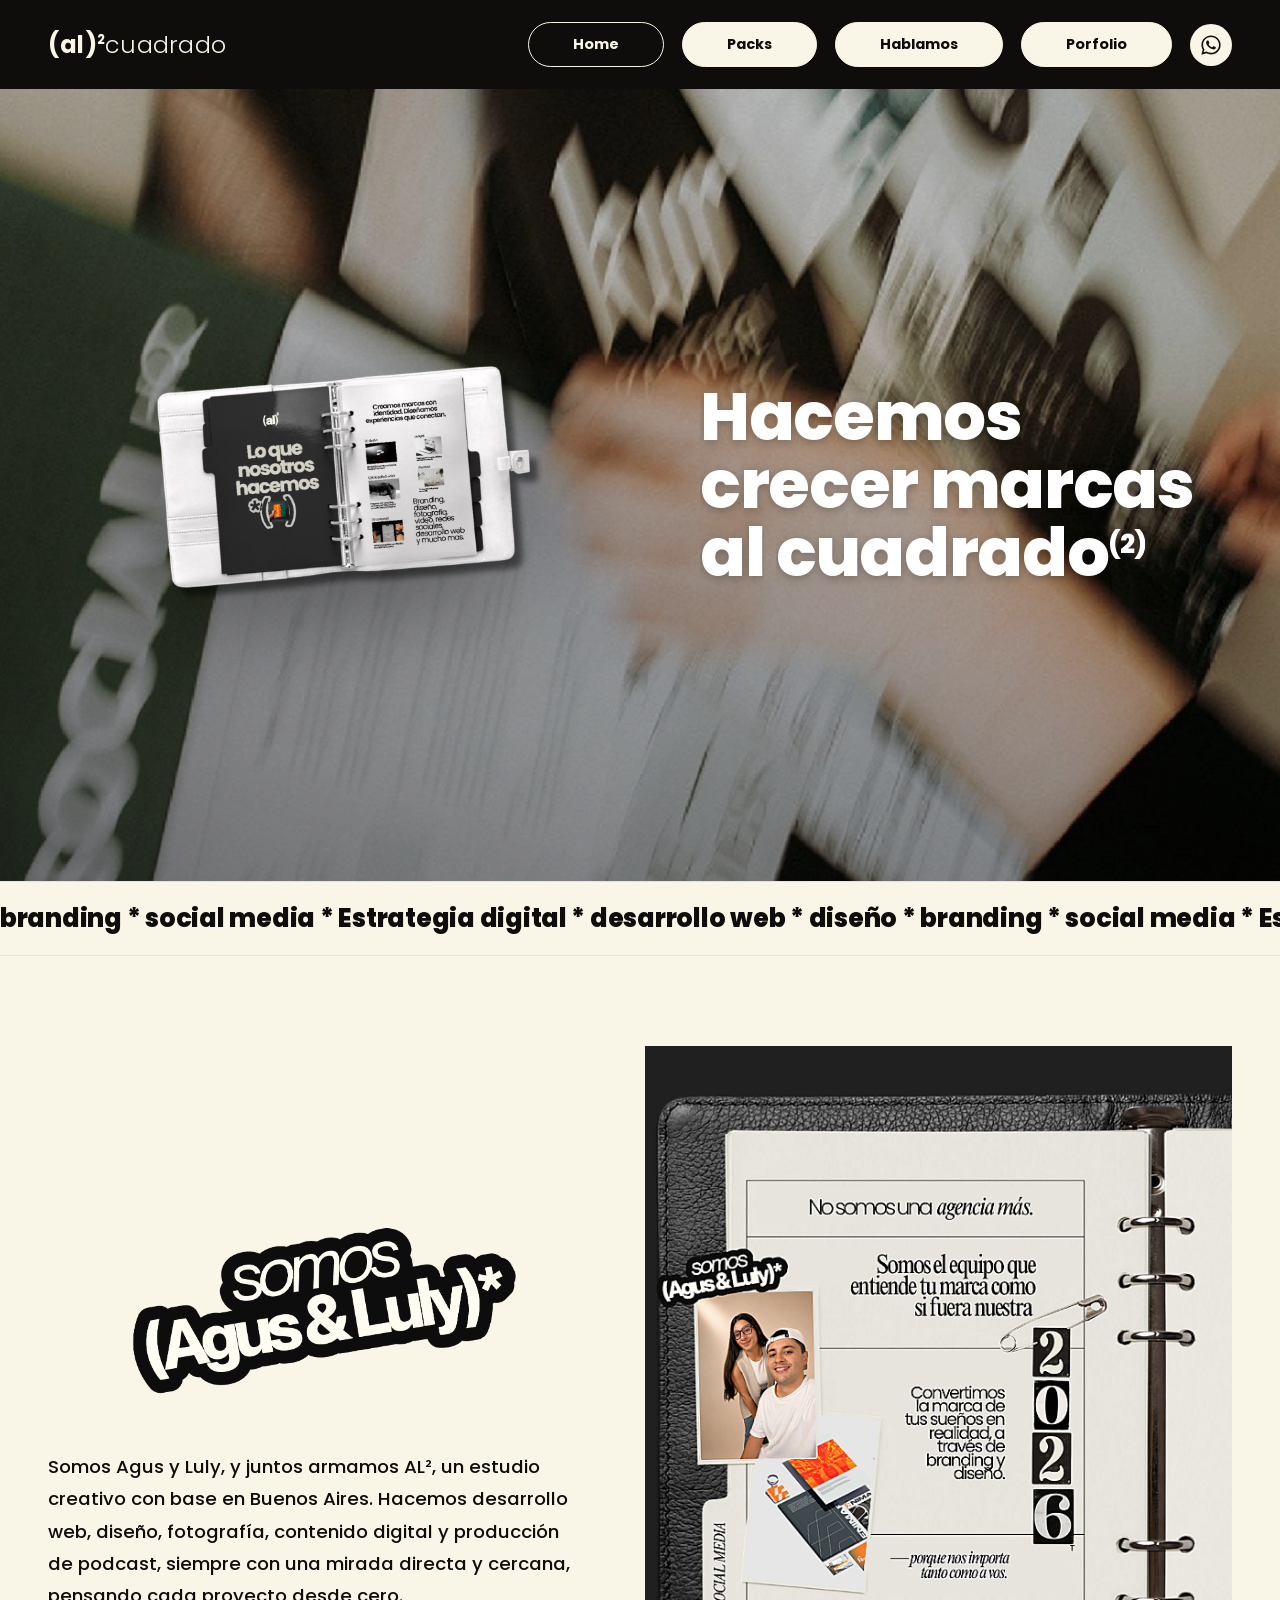
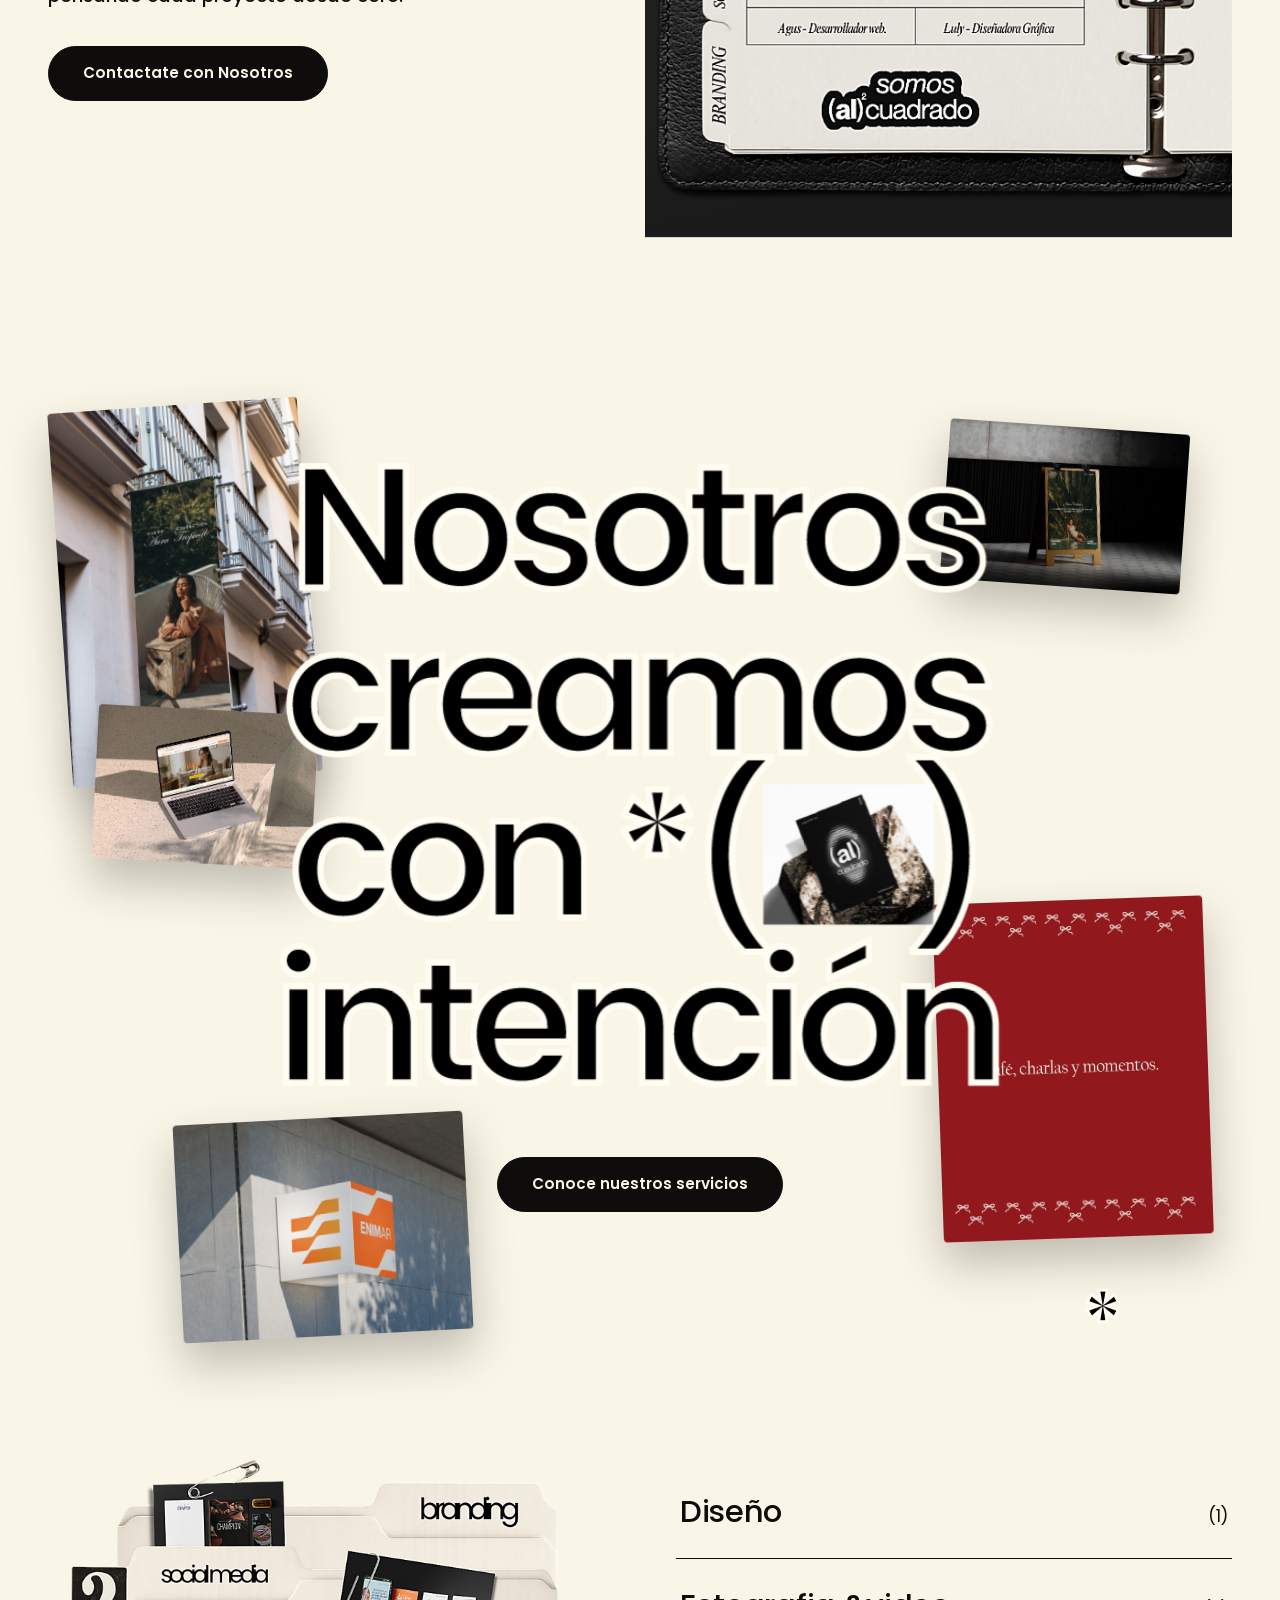
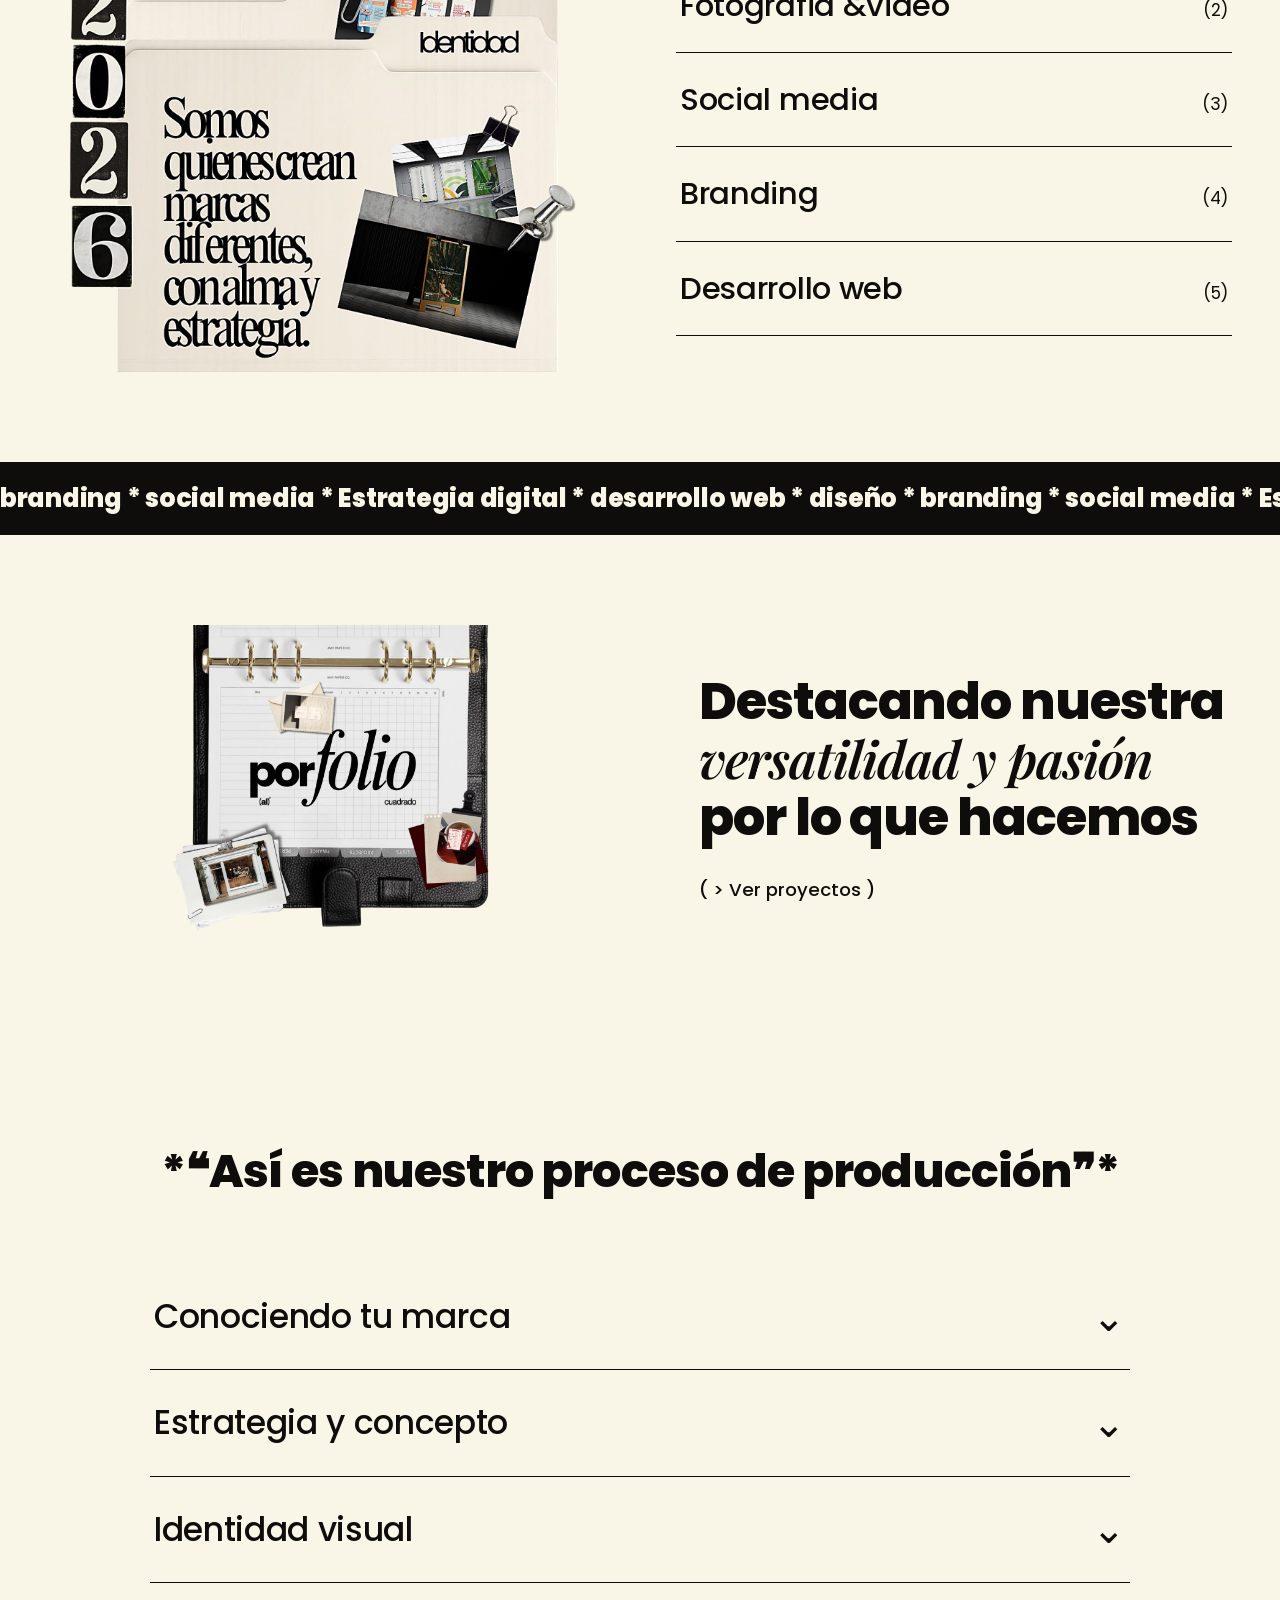
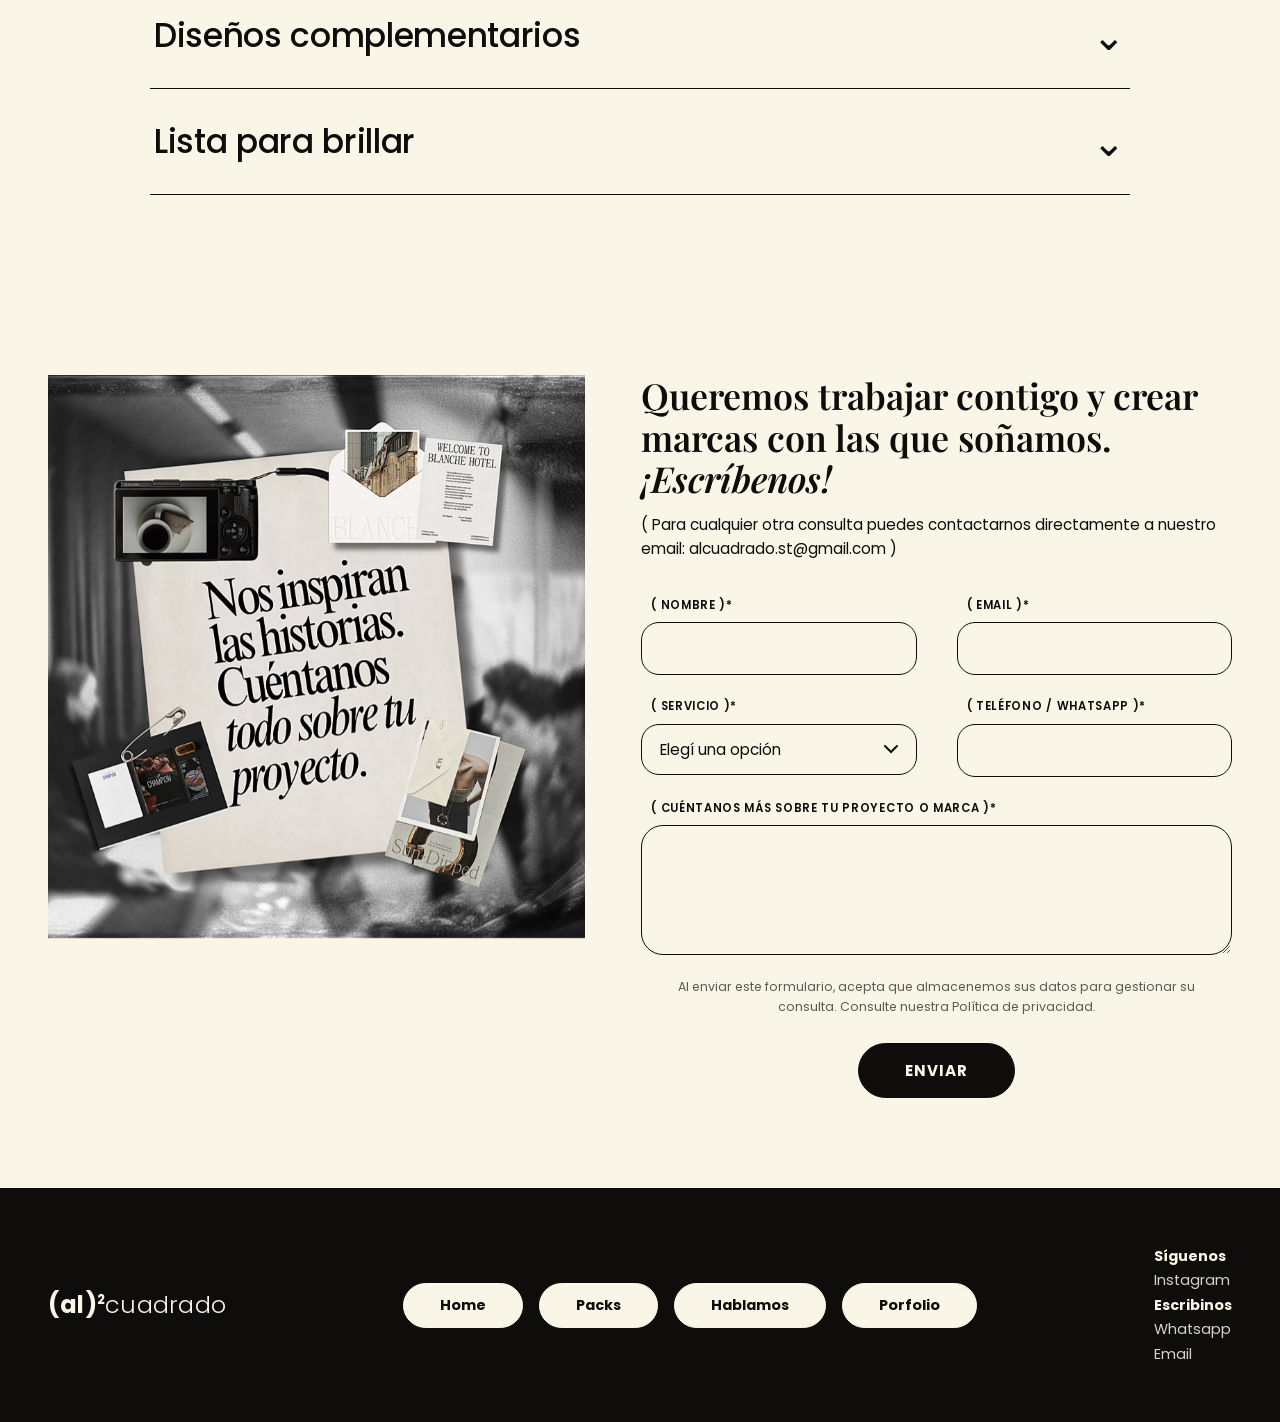
==== commit 0a41a098: "Actualización de estilos, index y packs + nueva imagen branding" ====
--- a/index.html
+++ b/index.html
@@ -37,7 +37,7 @@
 <!-- ── Marquee ── -->
 <div class="marquee" aria-hidden="true">
   <div class="marquee-track">
-    <span>branding * social media * Estrategia digital * desarrollo web * diseño *</span><span>branding * social media * Estrategia digital * desarrollo web * diseño *</span>
+    <span>branding * social media * Estrategia digital * desarrollo web * diseño * branding * social media * Estrategia digital * desarrollo web * diseño * branding * social media * Estrategia digital * desarrollo web * diseño *</span><span>branding * social media * Estrategia digital * desarrollo web * diseño * branding * social media * Estrategia digital * desarrollo web * diseño * branding * social media * Estrategia digital * desarrollo web * diseño *</span>
   </div>
 </div>
 
@@ -91,7 +91,7 @@
 <!-- ── Marquee dark ── -->
 <div class="marquee dark" aria-hidden="true">
   <div class="marquee-track">
-    <span>branding * social media * Estrategia digital * desarrollo web * diseño *</span><span>branding * social media * Estrategia digital * desarrollo web * diseño *</span>
+    <span>branding * social media * Estrategia digital * desarrollo web * diseño * branding * social media * Estrategia digital * desarrollo web * diseño * branding * social media * Estrategia digital * desarrollo web * diseño *</span><span>branding * social media * Estrategia digital * desarrollo web * diseño * branding * social media * Estrategia digital * desarrollo web * diseño * branding * social media * Estrategia digital * desarrollo web * diseño *</span>
   </div>
 </div>
 
--- a/css/style.css
+++ b/css/style.css
@@ -289,6 +289,58 @@
 }
 .form-ok.show{display:block;}
 
+/* ── Modal de gracias ── */
+.al-modal{
+  position:fixed;inset:0;
+  z-index:1000;
+  display:flex;
+  align-items:center;
+  justify-content:center;
+  padding:24px;
+  background:rgba(14,13,11,.55);
+  backdrop-filter:blur(6px);
+  -webkit-backdrop-filter:blur(6px);
+  opacity:0;
+  visibility:hidden;
+  transition:opacity .35s var(--ease),visibility .35s;
+}
+.al-modal.open{opacity:1;visibility:visible;}
+.al-modal-card{
+  background:var(--crema);
+  color:var(--negro);
+  border-radius:26px;
+  padding:52px 40px 44px;
+  max-width:480px;
+  width:100%;
+  text-align:center;
+  box-shadow:0 40px 90px rgba(0,0,0,.45);
+  transform:translateY(26px) scale(.96);
+  transition:transform .45s var(--ease);
+}
+.al-modal.open .al-modal-card{transform:none;}
+.al-modal-logo{
+  display:inline-block;
+  font-size:1.5rem;
+  line-height:1;
+  margin-bottom:22px;
+}
+.al-modal-logo b{font-weight:700;}
+.al-modal-logo sup{font-size:.55em;font-weight:700;}
+.al-modal-logo span{font-weight:300;}
+.al-modal-card h3{
+  font-family:var(--serif);
+  font-weight:600;
+  font-size:2rem;
+  margin-bottom:12px;
+}
+.al-modal-card p{
+  font-size:.98rem;
+  line-height:1.7;
+  margin-bottom:28px;
+}
+.al-modal-card p a{font-weight:600;}
+
+
 /* ── Franja de 3 imágenes ── */
 .strip3{
   display:grid;
@@ -389,7 +441,8 @@
 /* Creamos con intención */
 .intencion{text-align:center;padding:120px 48px;}
 .intencion-inner{max-width:1240px;margin:0 auto;position:relative;}
-.intencion-title{width:min(760px,92%);margin:0 auto;}
+.intencion-title{width:min(760px,92%);margin:0 auto;position:relative;z-index:2;}
+.intencion-inner > .reveal{position:relative;z-index:2;}
 .intencion .btn{margin-top:48px;}
 .float-img{
   position:absolute;
@@ -539,15 +592,17 @@
   font-weight:600;
   font-size:clamp(2.6rem,5.4vw,4.6rem);
   line-height:1.06;
+  max-width:860px;
+  margin:0 auto;
 }
 .hero-packs h1 em{font-style:italic;}
 .hero-packs .lead{max-width:560px;}
 .hero-packs .btn{margin-top:38px;}
-.hp-1{width:230px;top:-60px;left:5%;transform:rotate(-3deg);}
-.hp-2{width:310px;bottom:-50px;left:3%;transform:rotate(2deg);}
-.hp-3{width:340px;bottom:-80px;left:40%;transform:rotate(-2deg);}
-.hp-4{width:310px;top:-80px;right:4%;transform:rotate(3deg);}
-.hp-5{width:260px;bottom:0;right:5%;transform:rotate(-3deg);}
+.hp-1{width:min(230px,15vw);top:-70px;left:2%;transform:rotate(-3deg);}
+.hp-2{width:min(310px,20vw);bottom:-60px;left:1%;transform:rotate(2deg);}
+.hp-3{width:min(340px,22vw);bottom:-90px;left:40%;transform:rotate(-2deg);}
+.hp-4{width:min(300px,19vw);top:-90px;right:1%;transform:rotate(3deg);}
+.hp-5{width:min(260px,17vw);bottom:-10px;right:3%;transform:rotate(-3deg);}
 
 .section-dark{background:var(--negro);color:var(--crema);}
 .pack-title{
@@ -637,9 +692,12 @@
 .branding-film-left{
   right:auto;
   top:auto;
-  left:-70px;
-  bottom:-60px;
-  transform:rotate(-6deg) scaleX(-1);
+  left:-60px;
+  bottom:-40px;
+  width:min(380px,28vw);
+  transform:rotate(-6deg);
+  border-radius:6px;
+  box-shadow:0 24px 50px rgba(14,13,11,.22);
 }
 .branding-head{position:relative;z-index:2;text-align:center;}
 .branding-cards{
@@ -843,11 +901,12 @@
   .nav-wsp svg{width:20px;height:20px;}
   .pill{padding:12px 22px;font-size:.9rem;}
   .contact-img{position:static;}
-  .section{padding:70px 22px;}
-  .intencion{padding:70px 22px;}
-  .hero-home{padding:60px 22px;min-height:auto;}
+  .section{padding:56px 22px;}
+  .intencion{padding:56px 22px;}
+  .intencion .btn{margin-top:30px;}
+  .hero-home{padding:48px 22px;min-height:auto;}
   .hero-home-inner,.somos-grid,.servicios-grid,.porfolio-grid,
-  .contact-grid,.web-grid{grid-template-columns:1fr;gap:44px;}
+  .contact-grid,.web-grid{grid-template-columns:1fr;gap:36px;}
   .form-grid{grid-template-columns:1fr;}
   .packs-cards,.branding-cards{grid-template-columns:1fr;}
   .strip3{grid-template-columns:1fr;}
@@ -856,10 +915,38 @@
   .w-4,.w-5,.w-6,.w-7{grid-column:auto;}
   .w-off{margin-bottom:0;}
   .marca-gallery{grid-template-columns:1fr;}
-  .footer-inner{flex-direction:column;text-align:center;}
-  .footer-social{text-align:center;}
+  .site-footer{padding:46px 22px;}
+  .footer-inner{flex-direction:column;text-align:center;gap:28px;}
+  .footer-nav{
+    display:grid;
+    grid-template-columns:1fr 1fr;
+    gap:10px;
+    width:100%;
+    max-width:360px;
+    margin:0 auto;
+  }
+  .footer-nav .pill{display:block;text-align:center;padding:13px 10px;font-size:.9rem;}
+  .footer-social{text-align:center;font-size:.95rem;}
+  .footer-social strong{margin-top:14px;}
+  .footer-social strong:first-child{margin-top:0;}
   .sticker-flor{right:-30px;width:80px;}
-  .foto-full{height:320px;}
-  .hero-packs{padding:80px 22px;}
+  .foto-full{height:340px;margin-top:44px;}
+  .hero-packs{padding:56px 22px 64px;}
   .marquee-track span{font-size:1.15rem;}
-}
+  .marquee{padding:12px 0;}
+  .branding-film{display:none;}
+  .hero-contacto{min-height:52vh;padding:0;}
+  .hero-porfolio{padding:36px 22px 8px;}
+  .marca-head{padding:56px 22px 44px;}
+  .marca-back{padding:50px 22px;}
+  .packs-cards{margin-top:44px;gap:36px;}
+  .branding-cards{margin-top:44px;gap:32px;}
+  .work-grid{margin-top:50px;}
+  .proceso h2{margin-bottom:36px;}
+  .form-sub{margin-bottom:24px;}
+  .form-note{margin:18px auto 20px;}
+  .al-modal-card{padding:42px 26px 36px;border-radius:22px;}
+  .clipboard{padding:50px 24px 30px;}
+  .paper-card{padding:36px 26px;}
+  .web-img .sticker-negro{width:100px;right:0;bottom:-18px;}
+}
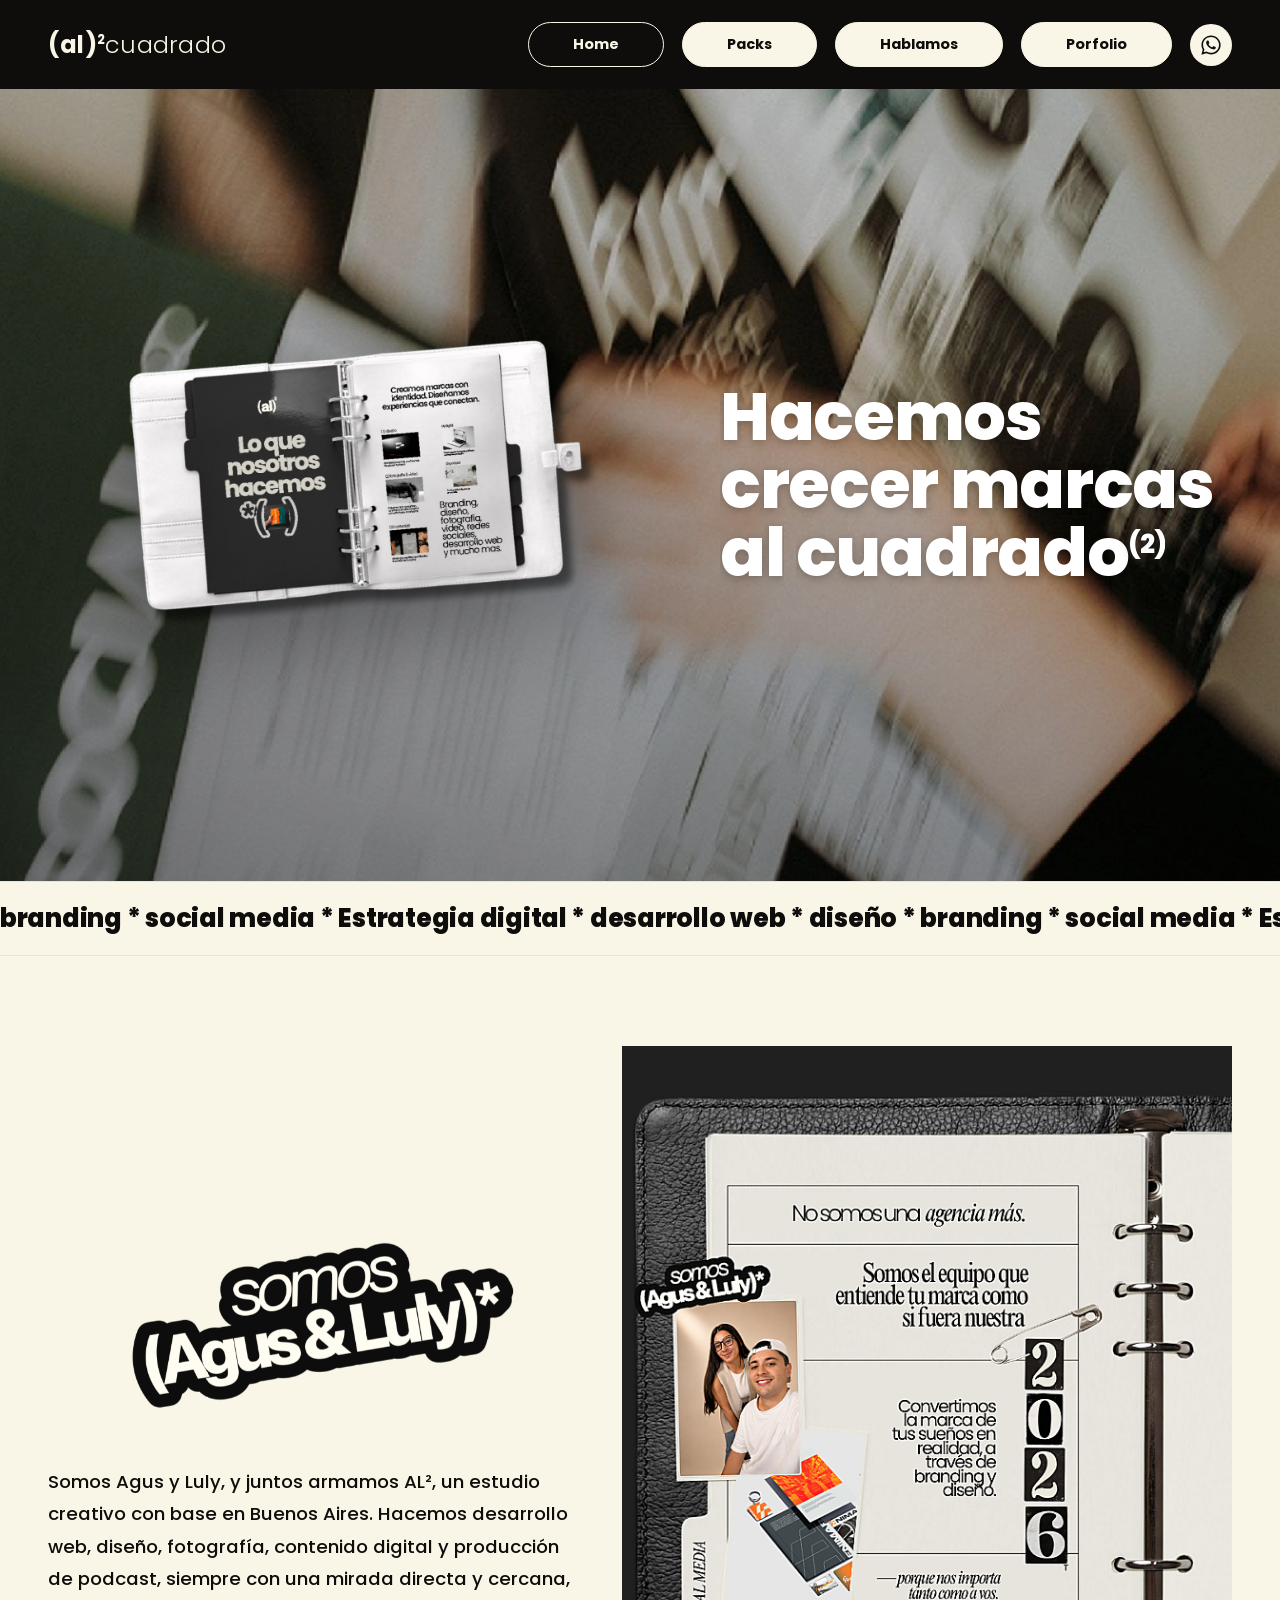
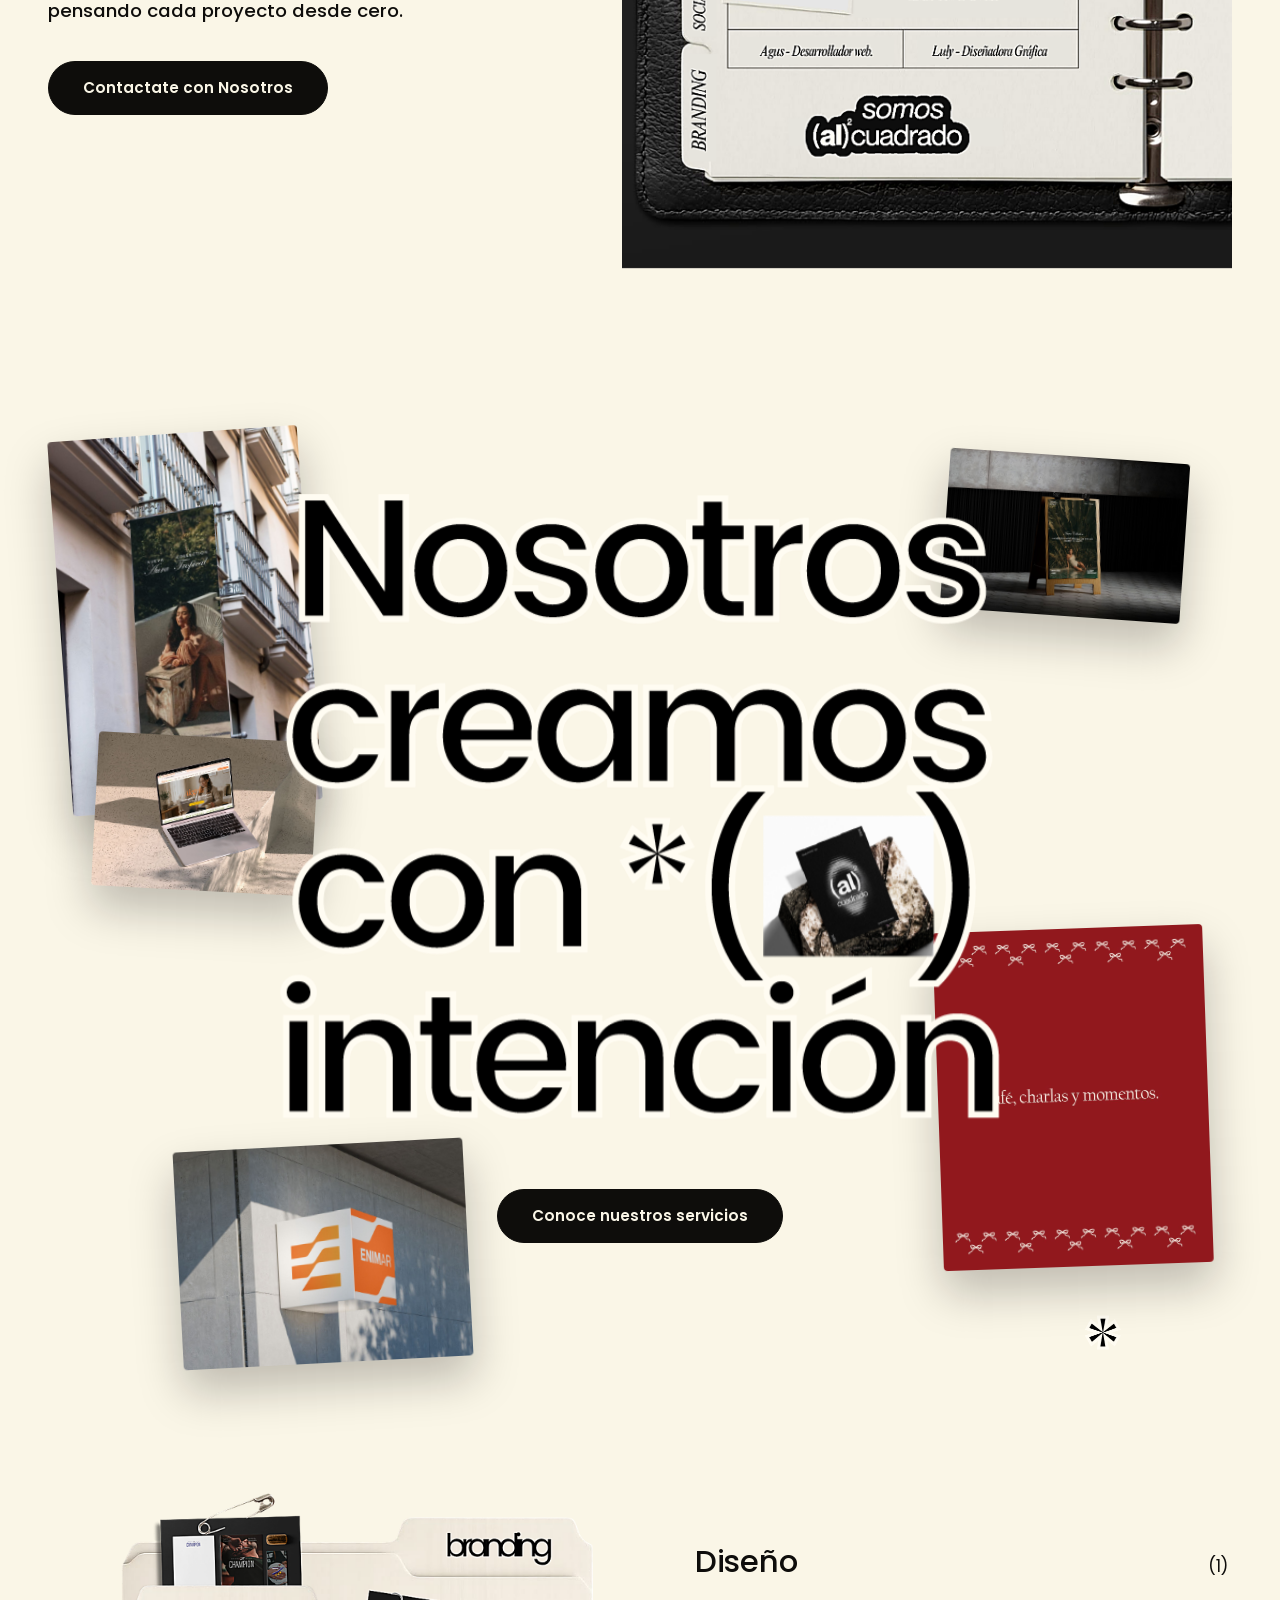
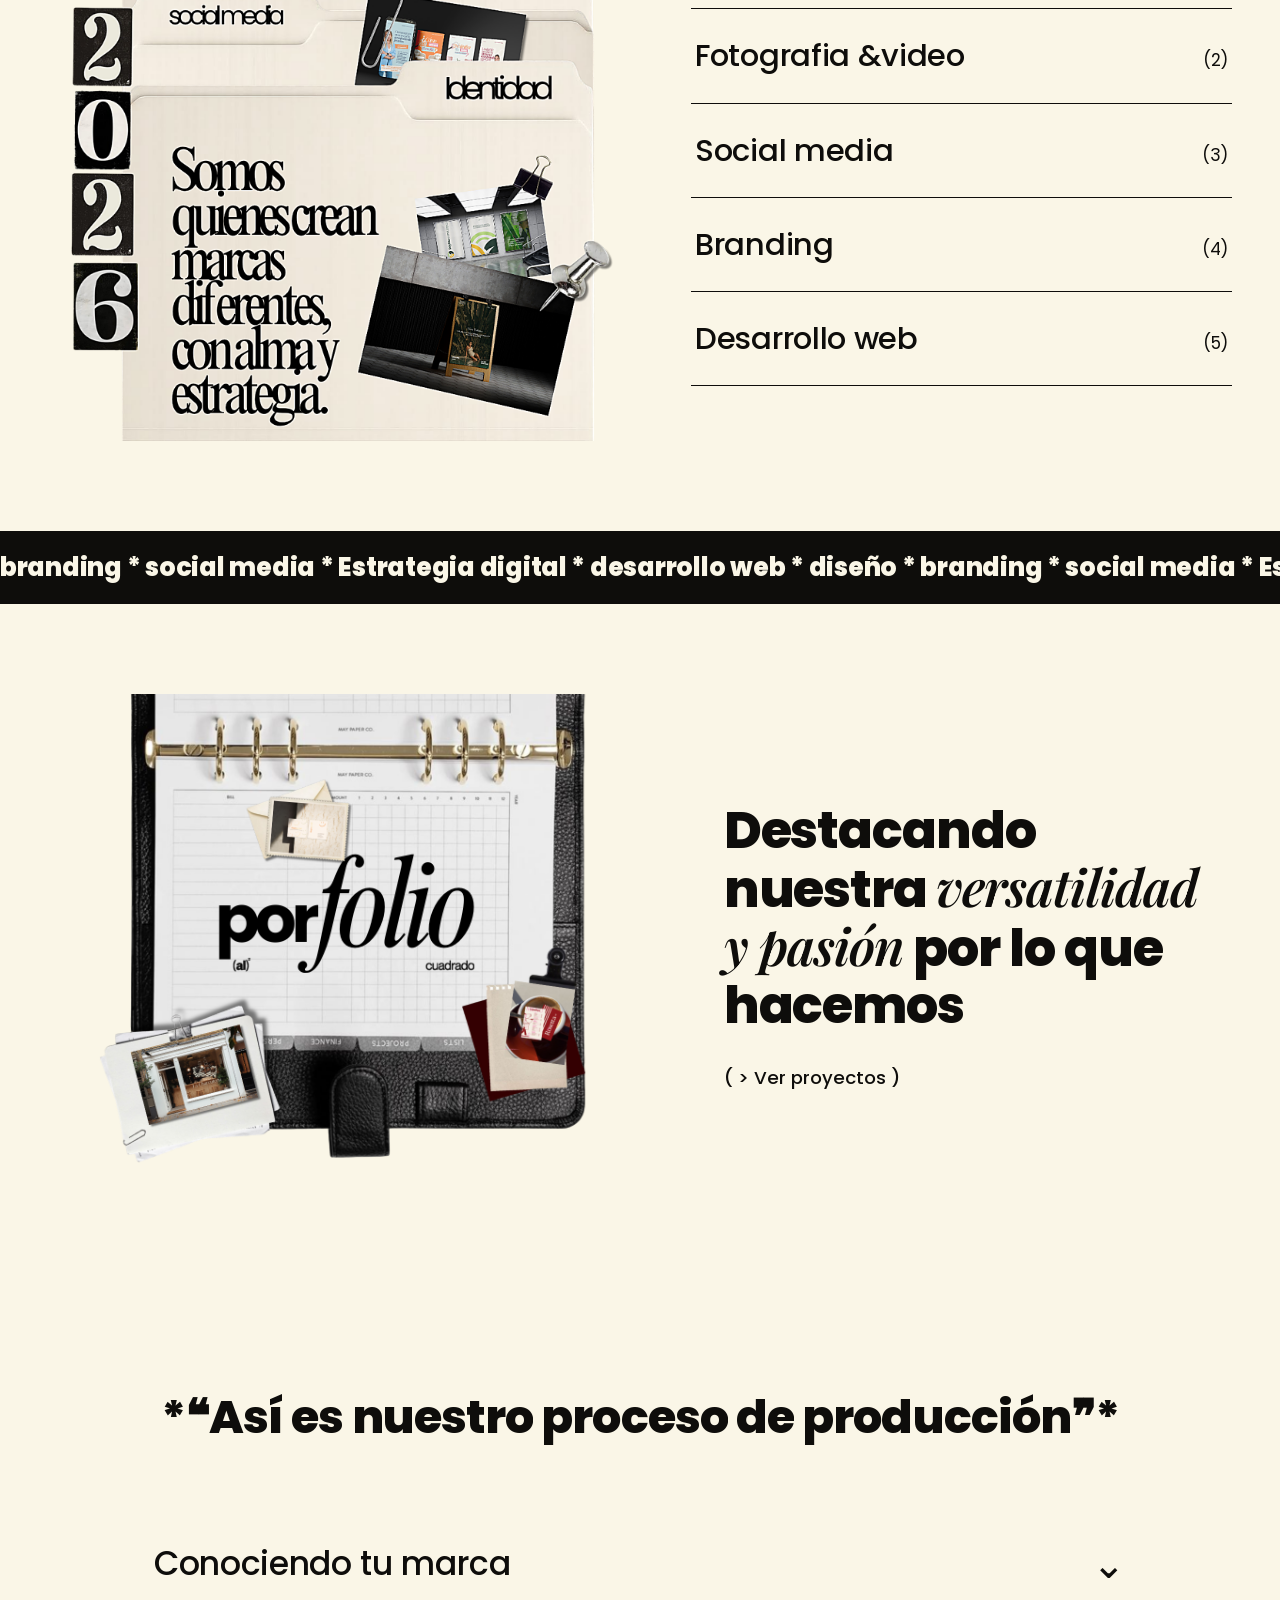
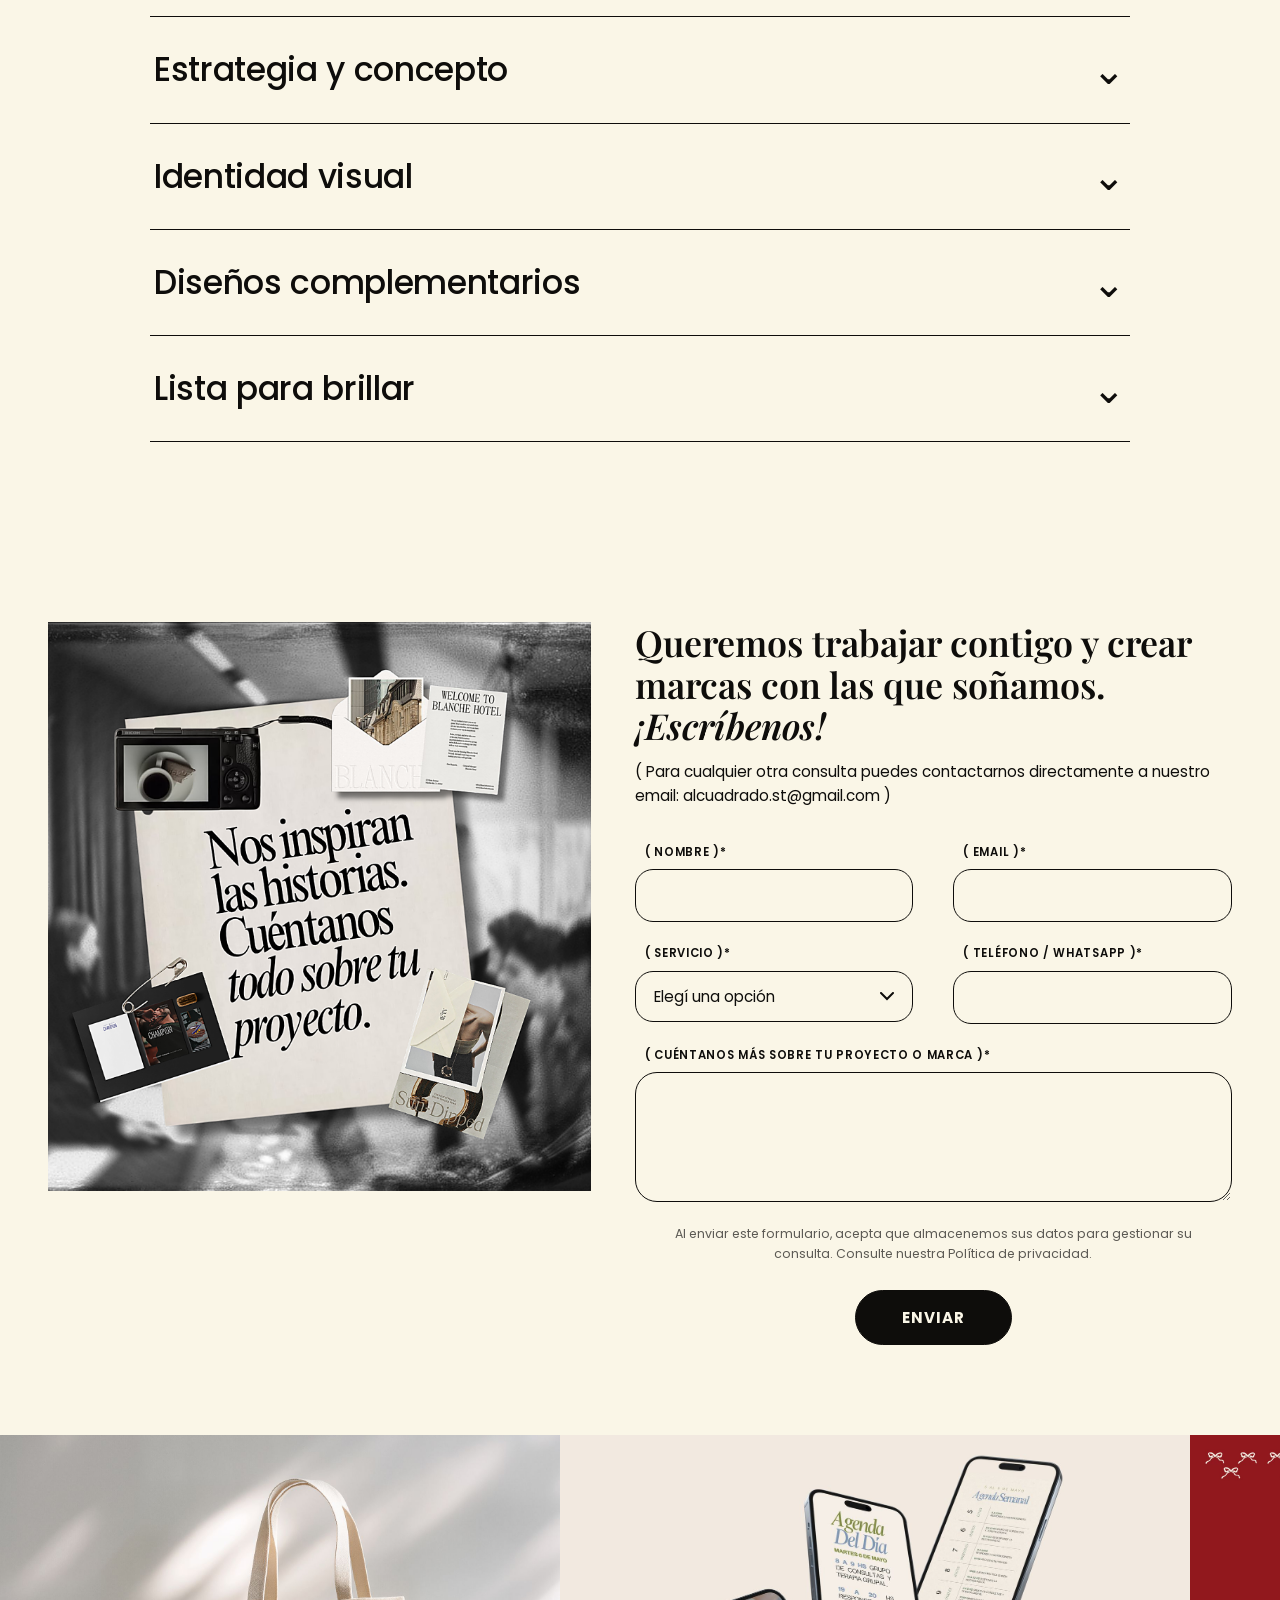
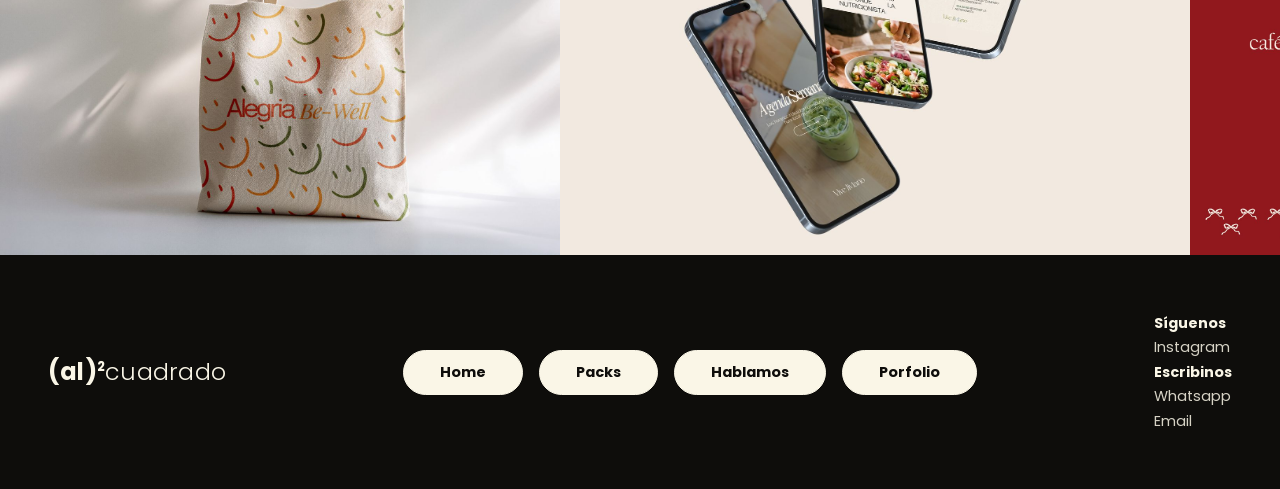
==== commit 333bc767: "Actualización de contacto, estilos, index, main.js y packs" ====
--- a/index.html
+++ b/index.html
@@ -187,6 +187,13 @@
   </div>
 </section>
 
+<!-- ── Franja de imágenes ── -->
+<div class="strip-work" aria-hidden="true">
+  <div class="strip-track">
+    <img src="assets/img/alegria-bewell/alegria-bewell-03.jpg" alt="" loading="lazy"/><img src="assets/img/vive-liviano/vive-liviano-06.jpg" alt="" loading="lazy"/><img src="assets/img/rosetta-caffe/rosetta-caffe-02.jpg" alt="" loading="lazy"/><img src="assets/img/enimar/enimar-06.jpg" alt="" loading="lazy"/><img src="assets/img/aura-tropical/aura-tropical-04.jpg" alt="" loading="lazy"/><img src="assets/img/champion/champion-01.jpg" alt="" loading="lazy"/><img src="assets/img/flash-de-vida/flash-de-vida-05.png" alt="" loading="lazy"/><img src="assets/img/la-charcuteria/la-charcuteria-01.jpg" alt="" loading="lazy"/><img src="assets/img/soyma/soyma-10.png" alt="" loading="lazy"/><img src="assets/img/rhesus/rhesus-03.jpg" alt="" loading="lazy"/><img src="assets/img/alegria-bewell/alegria-bewell-03.jpg" alt="" loading="lazy"/><img src="assets/img/vive-liviano/vive-liviano-06.jpg" alt="" loading="lazy"/><img src="assets/img/rosetta-caffe/rosetta-caffe-02.jpg" alt="" loading="lazy"/><img src="assets/img/enimar/enimar-06.jpg" alt="" loading="lazy"/><img src="assets/img/aura-tropical/aura-tropical-04.jpg" alt="" loading="lazy"/><img src="assets/img/champion/champion-01.jpg" alt="" loading="lazy"/><img src="assets/img/flash-de-vida/flash-de-vida-05.png" alt="" loading="lazy"/><img src="assets/img/la-charcuteria/la-charcuteria-01.jpg" alt="" loading="lazy"/><img src="assets/img/soyma/soyma-10.png" alt="" loading="lazy"/><img src="assets/img/rhesus/rhesus-03.jpg" alt="" loading="lazy"/>
+  </div>
+</div>
+
 <!-- ── Footer ── -->
 <footer class="site-footer">
   <div class="footer-inner">
--- a/css/style.css
+++ b/css/style.css
@@ -341,12 +341,27 @@
 .al-modal-card p a{font-weight:600;}
 
 
-/* ── Franja de 3 imágenes ── */
-.strip3{
-  display:grid;
-  grid-template-columns:repeat(3,1fr);
-}
-.strip3 img{width:100%;height:460px;object-fit:cover;}
+/* ── Franja de trabajos en movimiento ── */
+.strip-work{
+  overflow:hidden;
+  background:var(--negro);
+}
+.strip-track{
+  display:flex;
+  width:max-content;
+  animation:stripMove 75s linear infinite;
+}
+.strip-track img{
+  height:420px;
+  width:auto;
+  object-fit:cover;
+  flex-shrink:0;
+  display:block;
+}
+@keyframes stripMove{
+  from{transform:translateX(0);}
+  to{transform:translateX(-50%);}
+}
 
 /* ── Footer ── */
 .site-footer{
@@ -396,16 +411,17 @@
 }
 .hero-home-inner{
   position:relative;
-  max-width:1420px;
+  max-width:1560px;
   margin:0 auto;
   display:grid;
-  grid-template-columns:1.15fr 1fr;
-  gap:40px;
+  grid-template-columns:1.25fr 1fr;
+  gap:32px;
   align-items:center;
   width:100%;
 }
 .hero-home-agenda img{
-  width:100%;
+  width:116%;
+  margin-left:-8%;
   max-width:none;
   filter:drop-shadow(0 30px 60px rgba(0,0,0,.45));
 }
@@ -430,8 +446,8 @@
 /* Somos */
 .somos-grid{
   display:grid;
-  grid-template-columns:1fr 1.1fr;
-  gap:64px;
+  grid-template-columns:1fr 1.15fr;
+  gap:44px;
   align-items:center;
 }
 .somos-sticker{width:min(540px,100%);margin-bottom:20px;}
@@ -463,8 +479,8 @@
 /* Servicios */
 .servicios-grid{
   display:grid;
-  grid-template-columns:1fr 1fr;
-  gap:72px;
+  grid-template-columns:1.1fr 1fr;
+  gap:48px;
   align-items:center;
 }
 .servicios-list{list-style:none;}
@@ -488,9 +504,14 @@
 /* Porfolio (sección home) */
 .porfolio-grid{
   display:grid;
-  grid-template-columns:1.1fr 1fr;
-  gap:64px;
-  align-items:center;
+  grid-template-columns:1.25fr 1fr;
+  gap:40px;
+  align-items:center;
+}
+.porfolio-grid > div:first-child img{
+  width:142%;
+  max-width:none;
+  margin-left:-22%;
 }
 .porfolio-copy h2{
   font-size:clamp(2.2rem,4vw,3.4rem);
@@ -562,7 +583,7 @@
 .contact-grid{
   display:grid;
   grid-template-columns:1fr 1.1fr;
-  gap:56px;
+  gap:44px;
   align-items:start;
 }
 .contact-img{position:sticky;top:130px;}
@@ -732,8 +753,8 @@
 /* Desarrollo web */
 .web-grid{
   display:grid;
-  grid-template-columns:1.05fr 1fr;
-  gap:64px;
+  grid-template-columns:1.15fr 1fr;
+  gap:44px;
   align-items:center;
 }
 .web-img{position:relative;}
@@ -909,8 +930,10 @@
   .contact-grid,.web-grid{grid-template-columns:1fr;gap:36px;}
   .form-grid{grid-template-columns:1fr;}
   .packs-cards,.branding-cards{grid-template-columns:1fr;}
-  .strip3{grid-template-columns:1fr;}
-  .strip3 img{height:280px;}
+  .strip-track img{height:240px;}
+  .strip-track{animation-duration:52s;}
+  .hero-home-agenda img{width:100%;margin-left:0;}
+  .porfolio-grid > div:first-child img{width:100%;margin-left:0;}
   .work-grid{grid-template-columns:1fr;gap:44px;}
   .w-4,.w-5,.w-6,.w-7{grid-column:auto;}
   .w-off{margin-bottom:0;}
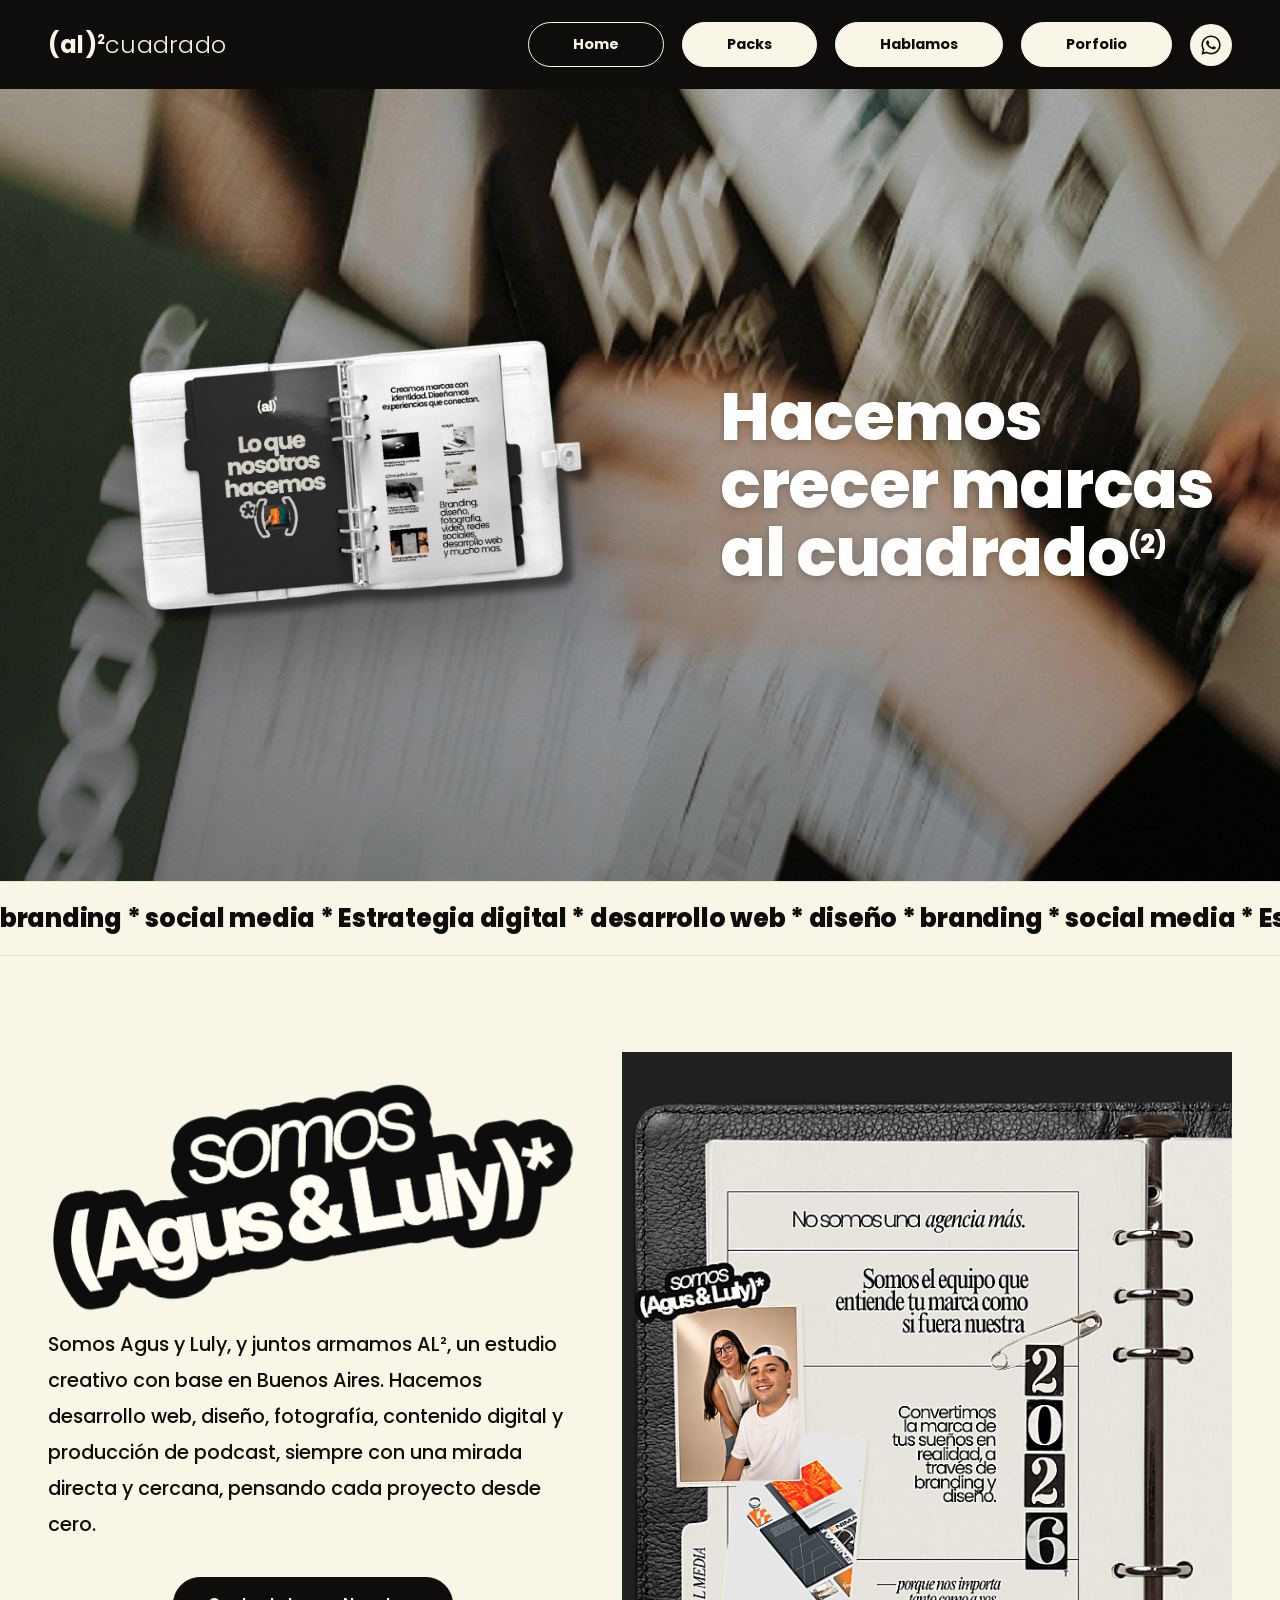
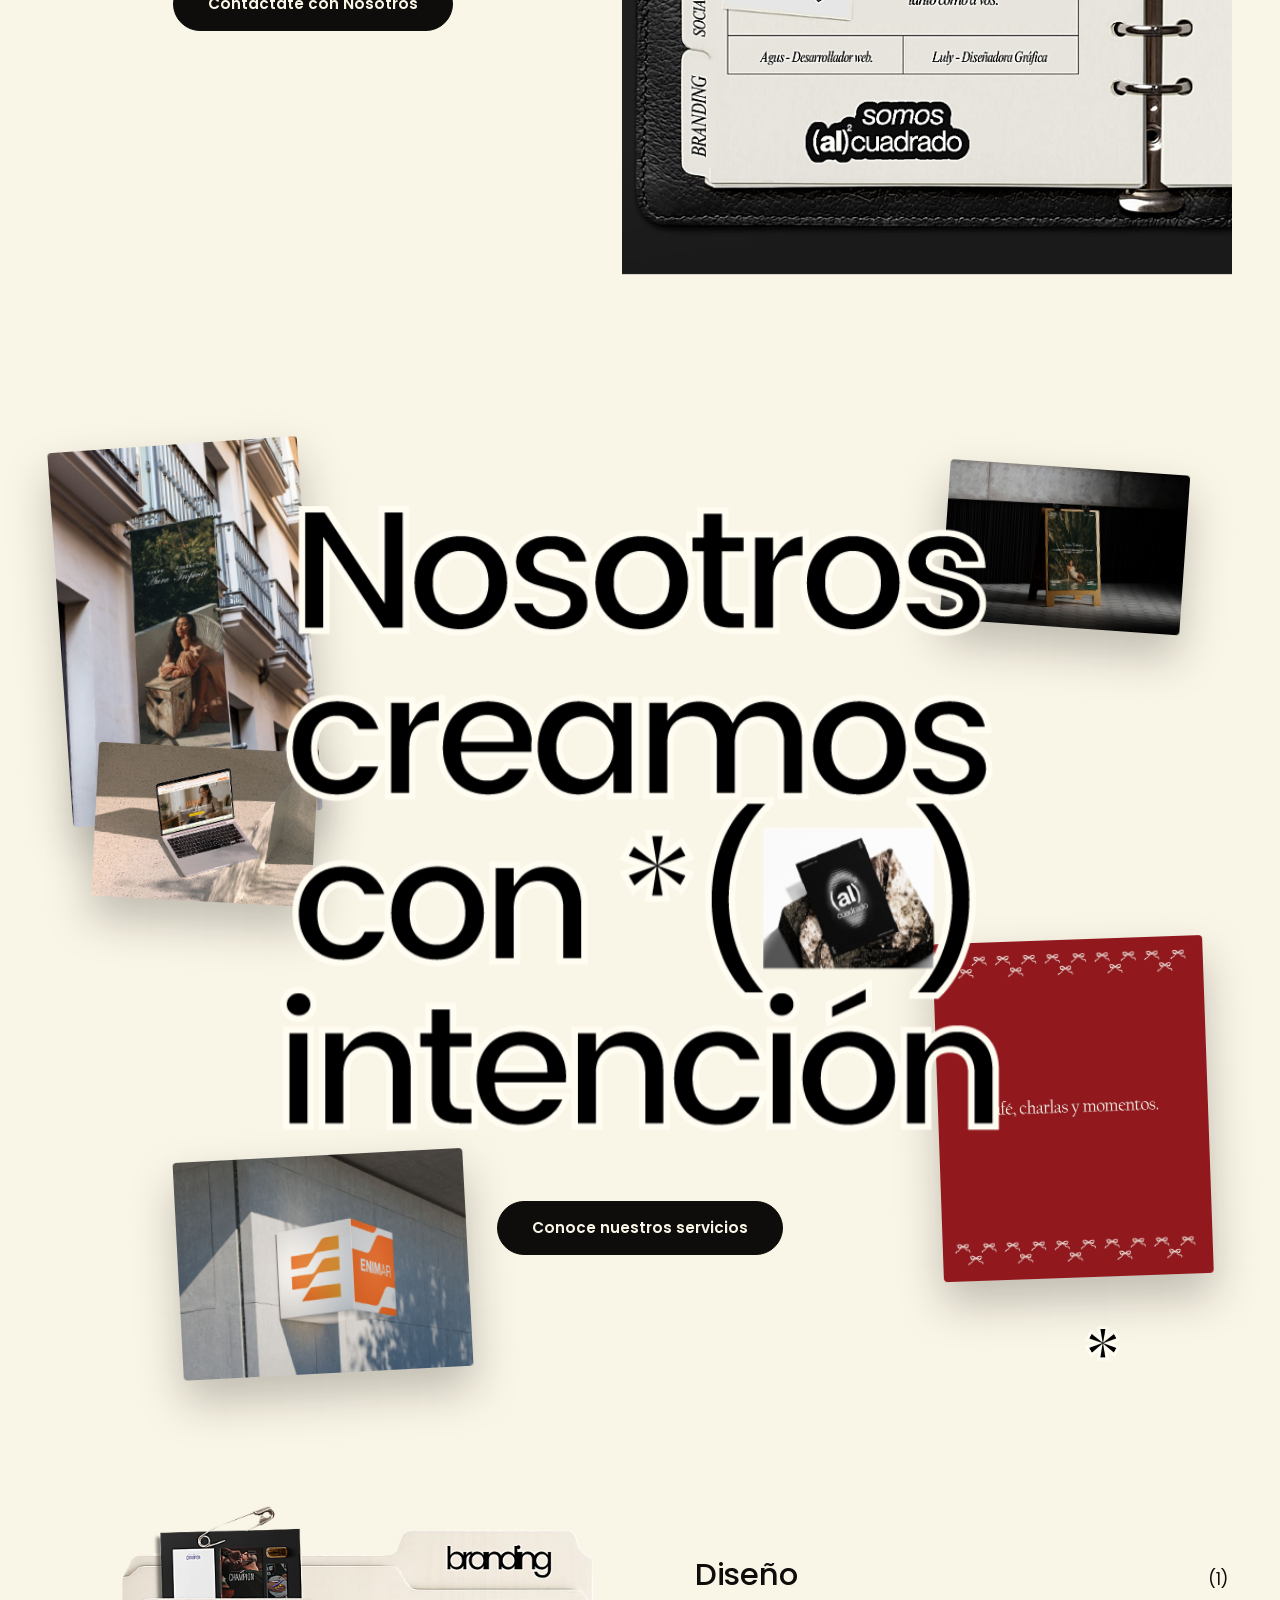
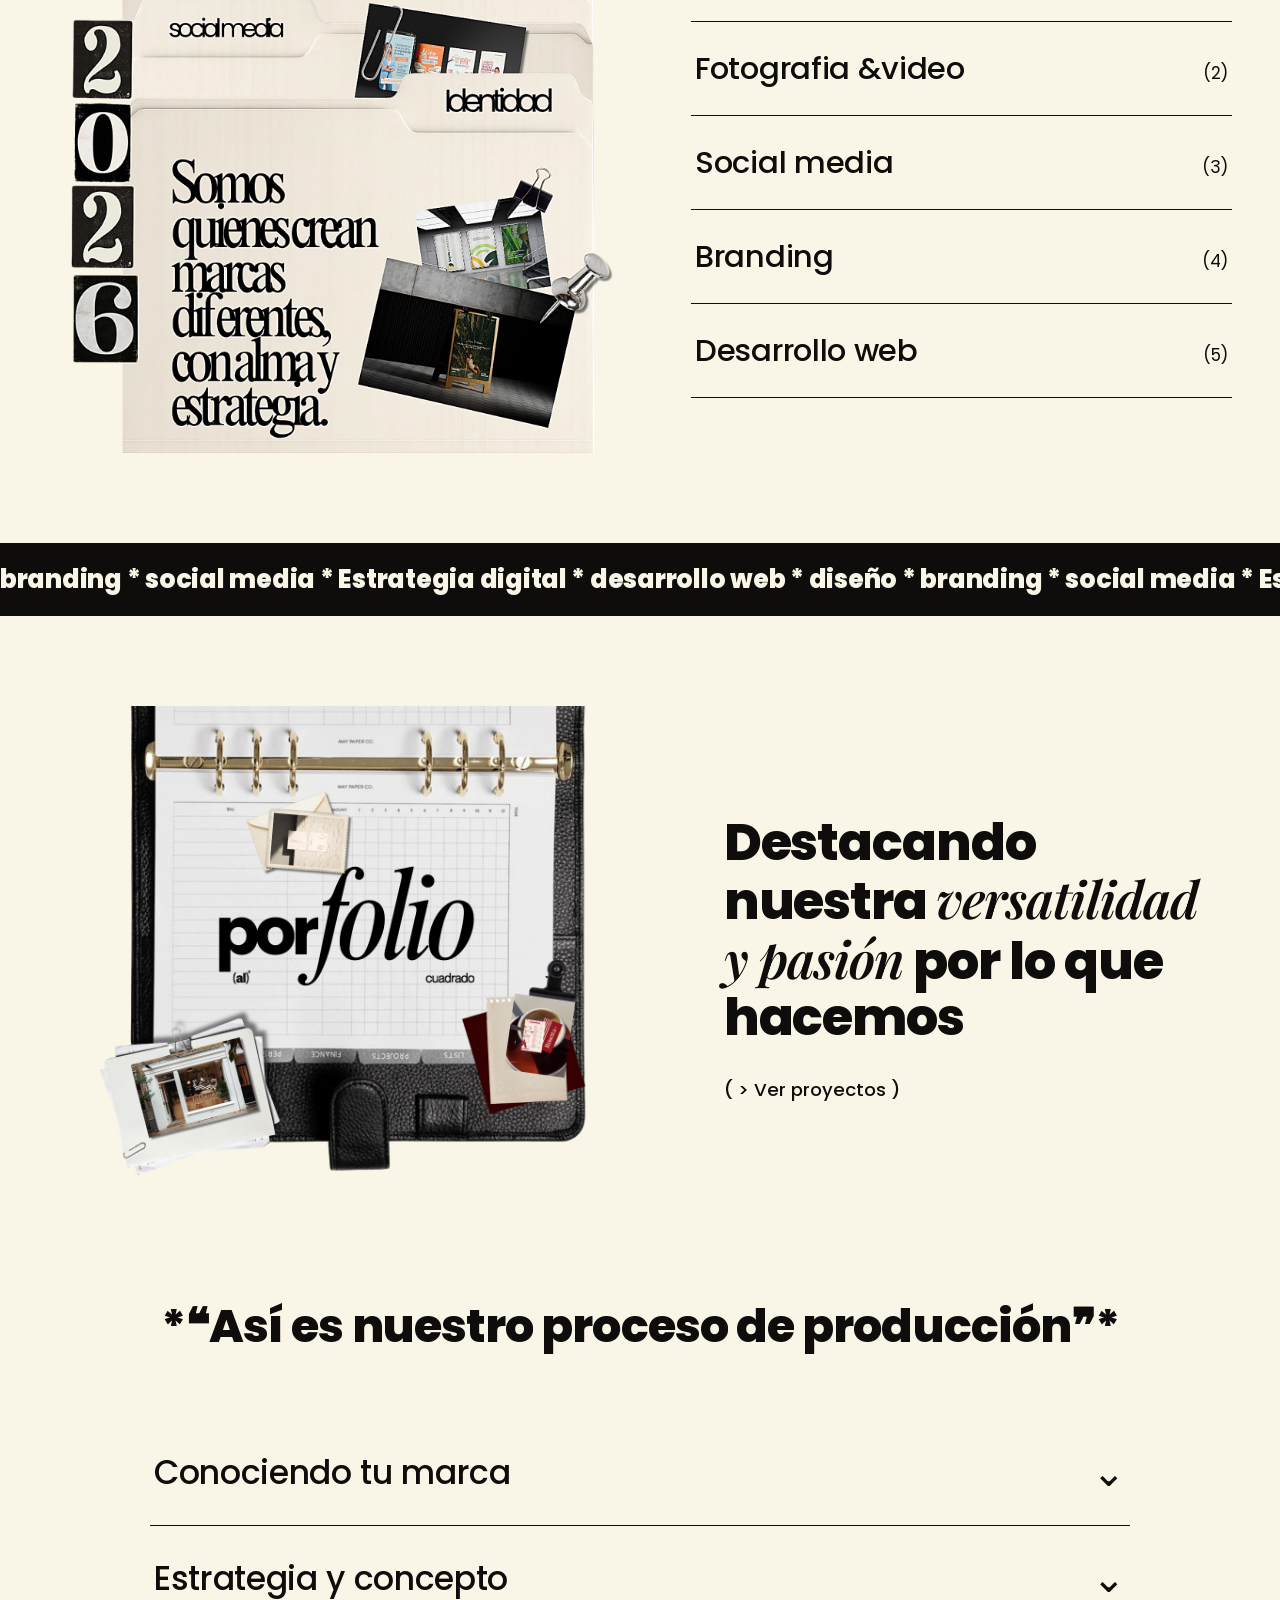
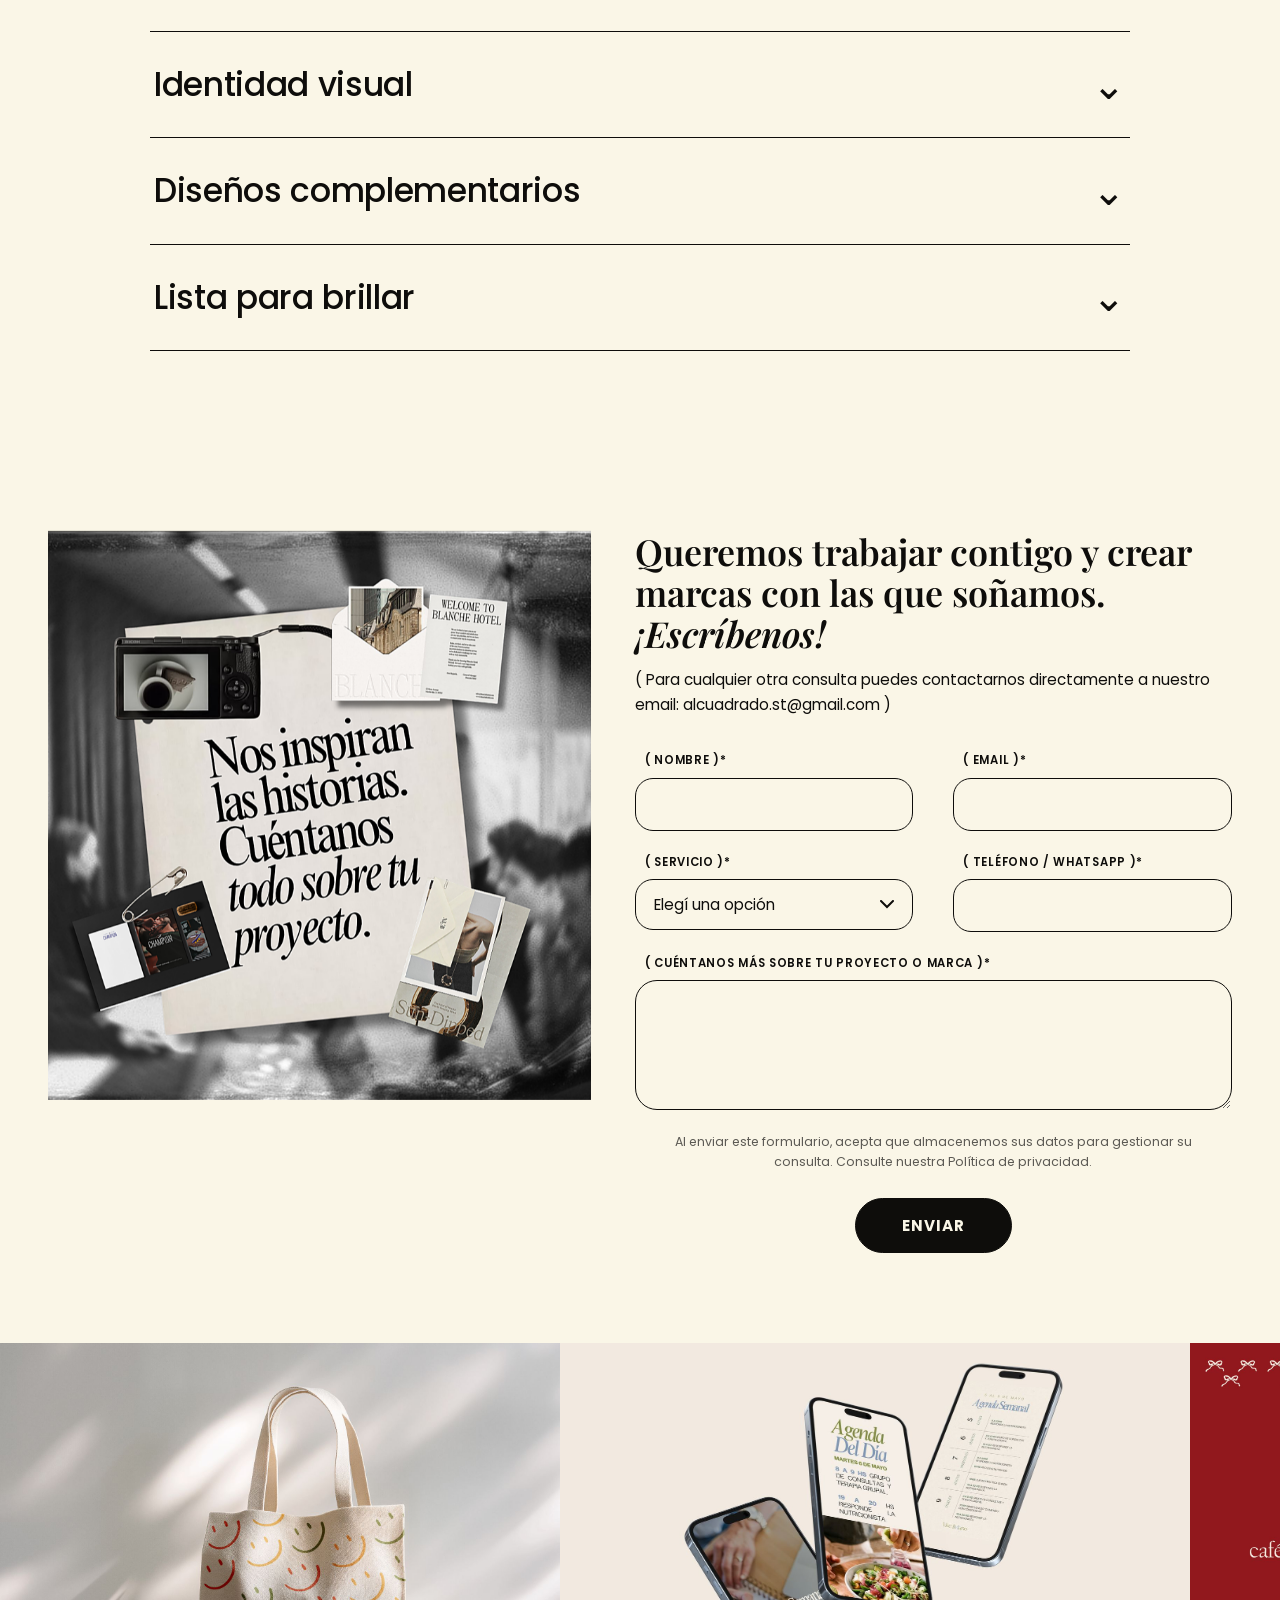
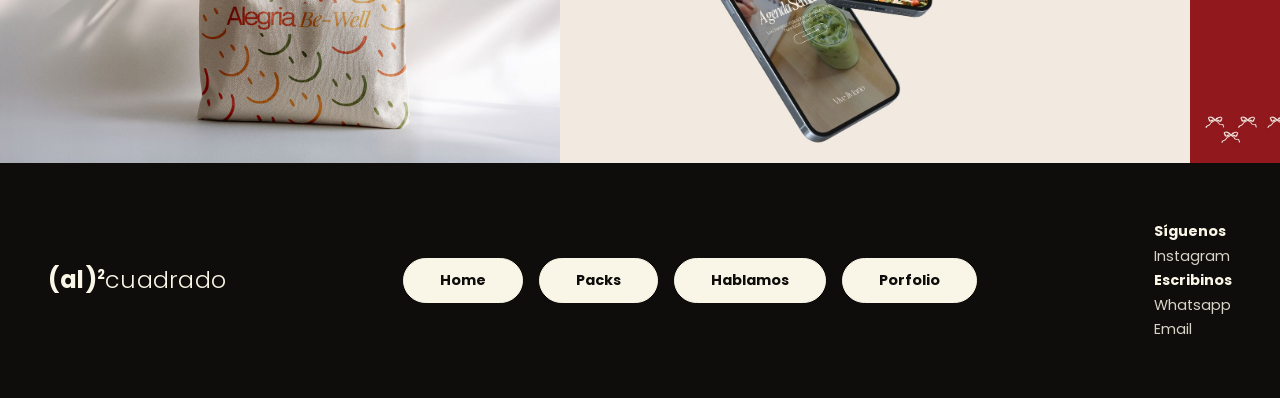
==== commit 061ac47b: "Cache-busting: versionar link del CSS (?v=20260704) Co-Authored-By: Claude Fable 5 <noreply@anthropi" ====
--- a/index.html
+++ b/index.html
@@ -8,7 +8,10 @@
 <link rel="preconnect" href="https://fonts.googleapis.com"/>
 <link rel="preconnect" href="https://fonts.gstatic.com" crossorigin/>
 <link href="https://fonts.googleapis.com/css2?family=Poppins:wght@400;500;600;700;800&family=Playfair+Display:ital,wght@0,500;0,600;0,700;1,500;1,600;1,700&display=swap" rel="stylesheet"/>
-<link rel="stylesheet" href="css/style.css"/>
+<link rel="icon" type="image/png" sizes="64x64" href="assets/img/favicon-64.png"/>
+<link rel="icon" href="favicon.ico" sizes="any"/>
+<link rel="apple-touch-icon" href="assets/img/favicon-180.png"/>
+<link rel="stylesheet" href="css/style.css?v=20260704"/>
 </head>
 <body>
 
@@ -190,7 +193,7 @@
 <!-- ── Franja de imágenes ── -->
 <div class="strip-work" aria-hidden="true">
   <div class="strip-track">
-    <img src="assets/img/alegria-bewell/alegria-bewell-03.jpg" alt="" loading="lazy"/><img src="assets/img/vive-liviano/vive-liviano-06.jpg" alt="" loading="lazy"/><img src="assets/img/rosetta-caffe/rosetta-caffe-02.jpg" alt="" loading="lazy"/><img src="assets/img/enimar/enimar-06.jpg" alt="" loading="lazy"/><img src="assets/img/aura-tropical/aura-tropical-04.jpg" alt="" loading="lazy"/><img src="assets/img/champion/champion-01.jpg" alt="" loading="lazy"/><img src="assets/img/flash-de-vida/flash-de-vida-05.png" alt="" loading="lazy"/><img src="assets/img/la-charcuteria/la-charcuteria-01.jpg" alt="" loading="lazy"/><img src="assets/img/soyma/soyma-10.png" alt="" loading="lazy"/><img src="assets/img/rhesus/rhesus-03.jpg" alt="" loading="lazy"/><img src="assets/img/alegria-bewell/alegria-bewell-03.jpg" alt="" loading="lazy"/><img src="assets/img/vive-liviano/vive-liviano-06.jpg" alt="" loading="lazy"/><img src="assets/img/rosetta-caffe/rosetta-caffe-02.jpg" alt="" loading="lazy"/><img src="assets/img/enimar/enimar-06.jpg" alt="" loading="lazy"/><img src="assets/img/aura-tropical/aura-tropical-04.jpg" alt="" loading="lazy"/><img src="assets/img/champion/champion-01.jpg" alt="" loading="lazy"/><img src="assets/img/flash-de-vida/flash-de-vida-05.png" alt="" loading="lazy"/><img src="assets/img/la-charcuteria/la-charcuteria-01.jpg" alt="" loading="lazy"/><img src="assets/img/soyma/soyma-10.png" alt="" loading="lazy"/><img src="assets/img/rhesus/rhesus-03.jpg" alt="" loading="lazy"/>
+    <img src="assets/img/alegria-bewell/alegria-bewell-03.jpg" alt=""/><img src="assets/img/vive-liviano/vive-liviano-06.jpg" alt=""/><img src="assets/img/rosetta-caffe/rosetta-caffe-02.jpg" alt=""/><img src="assets/img/enimar/enimar-06.jpg" alt=""/><img src="assets/img/aura-tropical/aura-tropical-04.jpg" alt=""/><img src="assets/img/champion/champion-01.jpg" alt=""/><img src="assets/img/flash-de-vida/flash-de-vida-05.png" alt=""/><img src="assets/img/la-charcuteria/la-charcuteria-01.jpg" alt=""/><img src="assets/img/soyma/soyma-10.png" alt=""/><img src="assets/img/rhesus/rhesus-03.jpg" alt=""/><img src="assets/img/alegria-bewell/alegria-bewell-03.jpg" alt=""/><img src="assets/img/vive-liviano/vive-liviano-06.jpg" alt=""/><img src="assets/img/rosetta-caffe/rosetta-caffe-02.jpg" alt=""/><img src="assets/img/enimar/enimar-06.jpg" alt=""/><img src="assets/img/aura-tropical/aura-tropical-04.jpg" alt=""/><img src="assets/img/champion/champion-01.jpg" alt=""/><img src="assets/img/flash-de-vida/flash-de-vida-05.png" alt=""/><img src="assets/img/la-charcuteria/la-charcuteria-01.jpg" alt=""/><img src="assets/img/soyma/soyma-10.png" alt=""/><img src="assets/img/rhesus/rhesus-03.jpg" alt=""/>
   </div>
 </div>
 
--- a/css/style.css
+++ b/css/style.css
@@ -451,7 +451,15 @@
   align-items:center;
 }
 .somos-sticker{width:min(540px,100%);margin-bottom:20px;}
-.somos-text p{font-size:1.15rem;font-weight:500;line-height:1.75;}
+.somos-text{
+  align-self:stretch;
+  display:flex;
+  flex-direction:column;
+  justify-content:space-between;
+  padding:26px 0 250px;
+}
+.somos-text .btn{align-self:center;}
+.somos-text p{font-size:1.22rem;font-weight:500;line-height:1.85;}
 .somos-text .btn{margin-top:34px;}
 
 /* Creamos con intención */
@@ -536,6 +544,10 @@
 }
 .link-proyectos:hover{border-color:var(--negro);}
 
+/* Menos aire entre porfolio y proceso (el padding 90px de .section se duplicaba) */
+#porfolio{padding-bottom:36px;}
+.proceso{padding-top:40px;}
+
 /* Proceso (acordeón) */
 .proceso h2{
   text-align:center;
@@ -638,9 +650,9 @@
 .pack-title-wrap{text-align:center;position:relative;}
 .sticker-flor{
   position:absolute;
-  width:110px;
-  right:-70px;
-  bottom:-16px;
+  width:88px;
+  right:-56px;
+  bottom:-10px;
   transform:rotate(8deg);
 }
 .section-dark .lead{color:var(--crema);}
@@ -700,6 +712,158 @@
   margin-top:22px;
 }
 
+/* Community manager */
+.cm-sec{overflow:hidden;}
+.cm-sec .section-inner{position:relative;z-index:2;}
+.cm-cards{grid-template-columns:repeat(2,1fr);max-width:760px;margin-left:auto;margin-right:auto;}
+.clipboard h3 em{font-style:italic;}
+.cm-desc{margin-bottom:18px;}
+.cm-film{
+  position:absolute;
+  right:calc(50% - 630px);
+  top:50%;
+  width:min(310px,22vw);
+  transform:translateY(-50%) rotate(10deg);
+  z-index:1;
+}
+.cm-team-wrap{
+  position:absolute;
+  left:calc(50% - 610px);
+  top:52%;
+  width:min(280px,20vw);
+  transform:rotate(-9deg);
+  z-index:1;
+}
+.cm-team{border-radius:4px;box-shadow:0 24px 50px rgba(0,0,0,.5);}
+.cm-gancho{
+  position:absolute;
+  top:-48px;
+  left:26%;
+  width:42%;
+  transform:rotate(-14deg);
+}
+
+/* Combinar servicios */
+.combinar-sec{overflow:hidden;}
+.combinar-head{text-align:center;max-width:780px;margin:0 auto;}
+.combinar-kicker{
+  font-family:var(--serif);
+  font-weight:500;
+  font-size:clamp(1.2rem,2.3vw,1.7rem);
+  letter-spacing:.01em;
+}
+.combinar-kicker em{font-style:normal;}
+.combinar-kicker sup{font-size:.55em;font-weight:500;}
+.combinar-title{
+  font-family:var(--sans);
+  font-weight:300;
+  font-size:clamp(2.2rem,5.4vw,4rem);
+  letter-spacing:-.03em;
+  line-height:.98;
+  margin:10px 0 28px;
+}
+.combinar-title em{
+  font-family:var(--serif);
+  font-style:italic;
+  font-weight:600;
+  font-size:1.38em;
+  letter-spacing:-.01em;
+  line-height:.8;
+  vertical-align:-.04em;
+}
+.combinar-title .q-open{
+  font-family:var(--serif);
+  font-style:italic;
+  font-weight:500;
+  font-size:1.05em;
+  margin-right:.02em;
+}
+.combinar-title .q-mark{
+  font-family:var(--serif);
+  font-style:italic;
+  font-weight:600;
+  font-size:1.38em;
+  line-height:.8;
+  vertical-align:-.06em;
+}
+.combinar-head .lead{margin-left:auto;margin-right:auto;}
+.combinar-flow{
+  position:relative;
+  border:1.5px solid var(--negro);
+  border-radius:40px;
+  max-width:960px;
+  margin:70px auto 0;
+  padding:40px 46px 38px 150px;
+}
+.como-pill{
+  position:absolute;
+  left:0;
+  top:50%;
+  transform:translate(-50%, -50%);
+  background:var(--negro);
+  color:var(--crema);
+  font-family:var(--serif);
+  font-weight:500;
+  font-size:clamp(1.4rem,2.2vw,1.8rem);
+  letter-spacing:-.045em;
+  border-radius:999px;
+  padding:20px 34px;
+  line-height:1;
+  white-space:nowrap;
+}
+.combinar-steps{
+  display:grid;
+  grid-template-columns:1fr 1fr 1.2fr;
+  gap:34px;
+}
+.combinar-step{position:relative;}
+.step-num{
+  position:absolute;
+  top:-62px;
+  left:0;
+  width:44px;
+  height:44px;
+  display:flex;
+  align-items:center;
+  justify-content:center;
+  background:var(--negro);
+  color:var(--crema);
+  font-weight:500;
+  font-size:.95rem;
+  border-radius:50%;
+}
+.step-head{font-weight:400;font-size:.9rem;line-height:1.5;margin-bottom:8px;}
+.combinar-step ul{padding-left:18px;font-size:.88rem;line-height:1.55;display:grid;gap:6px;}
+.combinar-nota{
+  font-family:var(--serif);
+  font-style:italic;
+  font-size:1.05rem;
+  text-align:center;
+  max-width:660px;
+  margin:44px auto 0;
+}
+.combinar-papers{
+  position:absolute;
+  right:-72px;
+  top:50%;
+  width:230px;
+  transform:translate(50%, -50%);
+  z-index:1;
+}
+.papers-quote{
+  position:absolute;
+  inset:26% 25% auto 17%;
+  font-family:var(--serif);
+  font-style:italic;
+  font-weight:600;
+  font-size:clamp(1.05rem,1.5vw,1.45rem);
+  line-height:1.05;
+  letter-spacing:-.02em;
+  text-align:right;
+  color:var(--negro);
+  transform:rotate(-2deg);
+}
+
 /* Branding packs */
 .branding-sec{overflow:hidden;}
 .branding-film{
@@ -749,6 +913,28 @@
 .paper-card .paper-sub{text-align:center;font-size:.95rem;font-weight:500;}
 .paper-card ul{padding-left:20px;font-size:.9rem;display:grid;gap:7px;}
 .paper-card .btn{align-self:center;margin-top:auto;}
+.paper-note{
+  margin-top:auto;
+  align-self:center;
+  max-width:340px;
+  background:var(--negro);
+  color:var(--crema);
+  border-radius:16px;
+  padding:22px 26px;
+  font-family:var(--sans);
+  font-weight:600;
+  font-size:.92rem;
+  text-align:center;
+  line-height:1.65;
+  transform:rotate(-2deg);
+  box-shadow:0 16px 34px rgba(14,13,11,.25);
+}
+.paper-note em{
+  font-family:var(--serif);
+  font-style:italic;
+  font-weight:600;
+  font-size:1.08em;
+}
 
 /* Desarrollo web */
 .web-grid{
@@ -760,9 +946,9 @@
 .web-img{position:relative;}
 .web-img .sticker-negro{
   position:absolute;
-  width:130px;
-  right:-24px;
-  bottom:-28px;
+  width:104px;
+  right:-18px;
+  bottom:-22px;
   transform:rotate(-8deg);
 }
 .web-copy h2,.foto-sec h2{
@@ -888,10 +1074,22 @@
 /* ============================================================
    Responsive
    ============================================================ */
+@media(max-width:1320px){
+  .combinar-papers{
+    position:relative;
+    right:auto;
+    top:auto;
+    width:min(240px,70%);
+    margin:26px auto 0;
+    transform:rotate(-3deg);
+    filter:drop-shadow(0 14px 26px rgba(14,13,11,.18));
+  }
+}
 @media(max-width:1024px){
   .float-img{display:none;}
   .ast{display:none;}
   .branding-film{opacity:.4;}
+  .cm-film,.cm-team-wrap{opacity:.35;}
 }
 @media(prefers-reduced-motion:reduce){
   *,*::before,*::after{animation:none!important;transition:none!important;}
@@ -922,24 +1120,39 @@
   .nav-wsp svg{width:20px;height:20px;}
   .pill{padding:12px 22px;font-size:.9rem;}
   .contact-img{position:static;}
-  .section{padding:56px 22px;}
-  .intencion{padding:56px 22px;}
-  .intencion .btn{margin-top:30px;}
-  .hero-home{padding:48px 22px;min-height:auto;}
+  .section{padding:40px 20px;}
+  #desarrollo-web{padding-bottom:20px;}
+  .foto-sec{padding-top:20px;}
+  .web-copy .btn{margin-top:18px;}
+  .web-copy h2,.foto-sec h2{margin-bottom:14px;}
+  .intencion{padding:44px 20px 36px;}
+  .intencion .btn{margin-top:22px;}
+  .hero-home{padding:38px 20px;min-height:auto;}
   .hero-home-inner,.somos-grid,.servicios-grid,.porfolio-grid,
-  .contact-grid,.web-grid{grid-template-columns:1fr;gap:36px;}
+  .contact-grid,.web-grid{grid-template-columns:1fr;gap:28px;}
+  .lead{margin-top:16px;}
+  .somos-text{align-self:auto;display:block;padding:0;}
+  .somos-text p{font-size:1.05rem;line-height:1.7;}
+  .somos-text .btn{margin-top:22px;}
+  .somos-text p{font-size:1.05rem;}
+  .servicios-list li a{padding:16px 4px;}
+  .acordeon summary{padding:20px 4px;}
+  .acordeon .acordeon-body{padding-bottom:22px;}
+  .link-proyectos{margin-top:18px;}
+  .hero-packs .btn{margin-top:26px;}
+  .foto-sec .btn{margin-top:24px;}
   .form-grid{grid-template-columns:1fr;}
   .packs-cards,.branding-cards{grid-template-columns:1fr;}
   .strip-track img{height:240px;}
   .strip-track{animation-duration:52s;}
-  .hero-home-agenda img{width:100%;margin-left:0;}
+  .hero-home-agenda img{width:118%;margin-left:-9%;max-width:none;}
   .porfolio-grid > div:first-child img{width:100%;margin-left:0;}
-  .work-grid{grid-template-columns:1fr;gap:44px;}
+  .work-grid{grid-template-columns:1fr;gap:30px;}
   .w-4,.w-5,.w-6,.w-7{grid-column:auto;}
   .w-off{margin-bottom:0;}
   .marca-gallery{grid-template-columns:1fr;}
-  .site-footer{padding:46px 22px;}
-  .footer-inner{flex-direction:column;text-align:center;gap:28px;}
+  .site-footer{padding:38px 20px;}
+  .footer-inner{flex-direction:column;text-align:center;gap:22px;}
   .footer-nav{
     display:grid;
     grid-template-columns:1fr 1fr;
@@ -952,24 +1165,109 @@
   .footer-social{text-align:center;font-size:.95rem;}
   .footer-social strong{margin-top:14px;}
   .footer-social strong:first-child{margin-top:0;}
-  .sticker-flor{right:-30px;width:80px;}
-  .foto-full{height:340px;margin-top:44px;}
-  .hero-packs{padding:56px 22px 64px;}
+  .sticker-flor{display:none;}
+  .pack-title{font-size:clamp(1.9rem,8vw,3rem);}
+  .foto-full{height:320px;margin-top:34px;}
+  .hero-packs{padding:44px 20px 50px;}
   .marquee-track span{font-size:1.15rem;}
   .marquee{padding:12px 0;}
   .branding-film{display:none;}
-  .hero-contacto{min-height:52vh;padding:0;}
-  .hero-porfolio{padding:36px 22px 8px;}
-  .marca-head{padding:56px 22px 44px;}
-  .marca-back{padding:50px 22px;}
-  .packs-cards{margin-top:44px;gap:36px;}
-  .branding-cards{margin-top:44px;gap:32px;}
-  .work-grid{margin-top:50px;}
-  .proceso h2{margin-bottom:36px;}
+  .cm-film,.cm-team-wrap{display:none;}
+  .cm-cards{grid-template-columns:1fr;}
+  .combinar-flow{
+    padding:32px 26px;
+    border-radius:28px;
+    margin-top:56px;
+  }
+  .como-pill{
+    left:50%;
+    top:-28px;
+    transform:translateX(-50%) rotate(-2deg);
+    font-size:1.15rem;
+    padding:14px 26px;
+  }
+  .combinar-steps{grid-template-columns:1fr;gap:26px;}
+  .step-num{
+    position:static;
+    width:auto;
+    height:auto;
+    display:inline-block;
+    border-radius:999px;
+    padding:6px 18px;
+    margin-bottom:12px;
+  }
+  .combinar-flow{padding:28px 22px 26px;}
+  .combinar-steps{gap:20px;}
+  .combinar-papers{
+    position:relative;
+    right:auto;
+    top:auto;
+    width:min(260px,78%);
+    margin:18px auto 4px;
+    transform:rotate(-3deg);
+    filter:drop-shadow(0 14px 26px rgba(14,13,11,.18));
+  }
+  .combinar-nota{margin-top:24px;font-size:.95rem;}
+  .combinar-title{margin:8px 0 18px;}
+  .paper-note{max-width:300px;padding:18px 20px;font-size:.88rem;}
+  .cm-desc{margin-bottom:14px;}
+  .hero-contacto{min-height:46vh;padding:0;}
+  .hero-porfolio{padding:30px 20px 4px;}
+  .marca-head{padding:44px 20px 34px;}
+  .marca-back{padding:40px 20px;}
+  .packs-cards{margin-top:34px;gap:28px;}
+  .branding-cards{margin-top:34px;gap:26px;}
+  .work-grid{margin-top:36px;}
+  .proceso h2{margin-bottom:28px;}
   .form-sub{margin-bottom:24px;}
   .form-note{margin:18px auto 20px;}
   .al-modal-card{padding:42px 26px 36px;border-radius:22px;}
   .clipboard{padding:50px 24px 30px;}
   .paper-card{padding:36px 26px;}
-  .web-img .sticker-negro{width:100px;right:0;bottom:-18px;}
-}
+  .web-img .sticker-negro{width:78px;right:0;bottom:-14px;}
+}
+
+/* ── Teléfonos chicos ── */
+@media(max-width:600px){
+  .section{padding:34px 16px;}
+  .intencion{padding:34px 16px 30px;}
+  .hero-home{padding:28px 16px;}
+  .hero-home-inner,.somos-grid,.servicios-grid,.porfolio-grid,
+  .contact-grid,.web-grid{gap:22px;}
+  .form-grid{gap:16px;}
+  .strip-track img{height:190px;}
+  .strip-track{animation-duration:44s;}
+  .hero-contacto{min-height:40vh;}
+  .site-footer{padding:26px 16px 30px;}
+  .footer-inner{gap:16px;}
+  .footer-social{font-size:.9rem;line-height:1.5;}
+  .footer-social strong{margin-top:10px;}
+  .marquee-track span{font-size:1rem;}
+  .marquee{padding:10px 0;}
+  .hero-packs{padding:36px 16px 44px;}
+  .clipboard{padding:44px 20px 26px;}
+  .paper-card{padding:30px 20px;}
+  .foto-full{height:260px;margin-top:28px;}
+  .marca-gallery img{min-height:0;}
+  /* Cita "combinar" como sticker negro (la pila de papeles no escala bien en celu) */
+  .combinar-papers{
+    width:auto;
+    max-width:320px;
+    margin:22px auto 2px;
+    transform:rotate(-2deg);
+    filter:none;
+  }
+  .combinar-papers img{display:none;}
+  .papers-quote{
+    position:static;
+    background:var(--negro);
+    color:var(--crema);
+    text-align:center;
+    font-size:1.3rem;
+    line-height:1.2;
+    padding:24px 26px;
+    border-radius:22px;
+    transform:none;
+    box-shadow:0 14px 26px rgba(14,13,11,.18);
+  }
+}
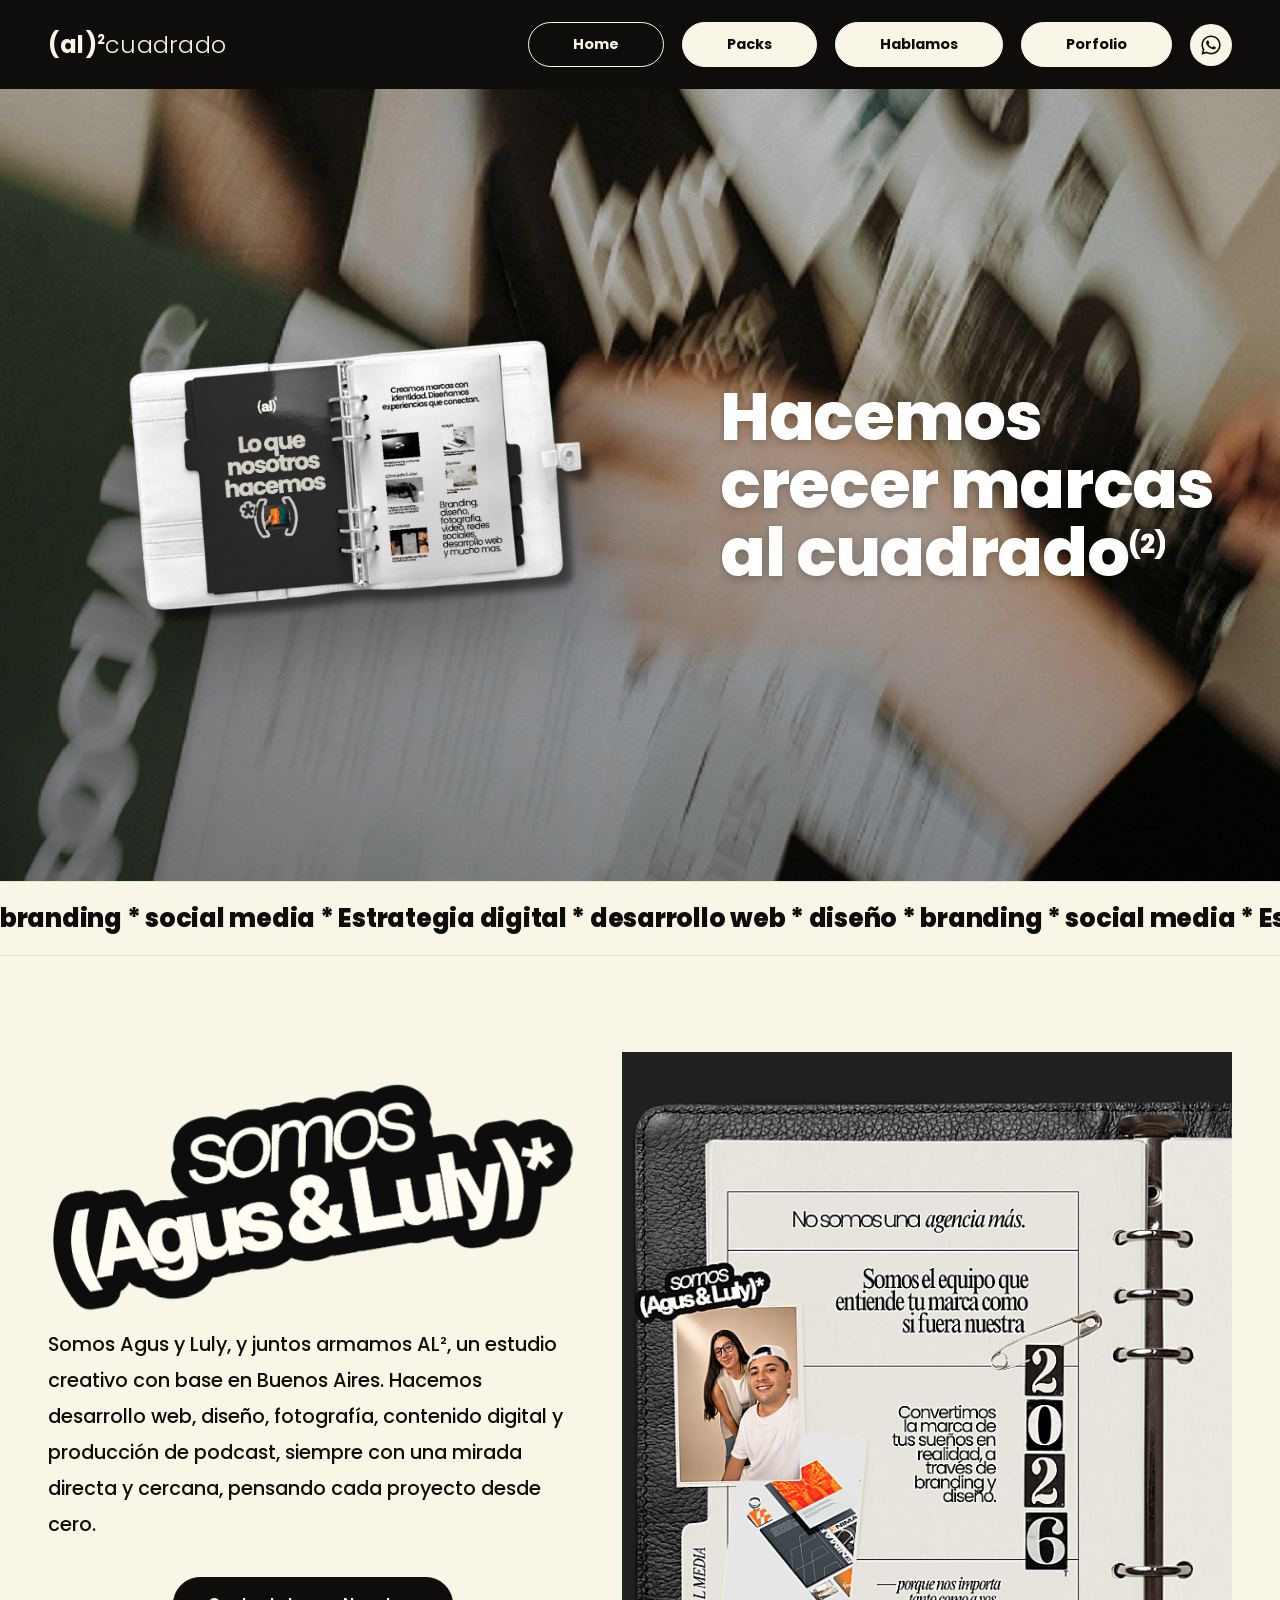
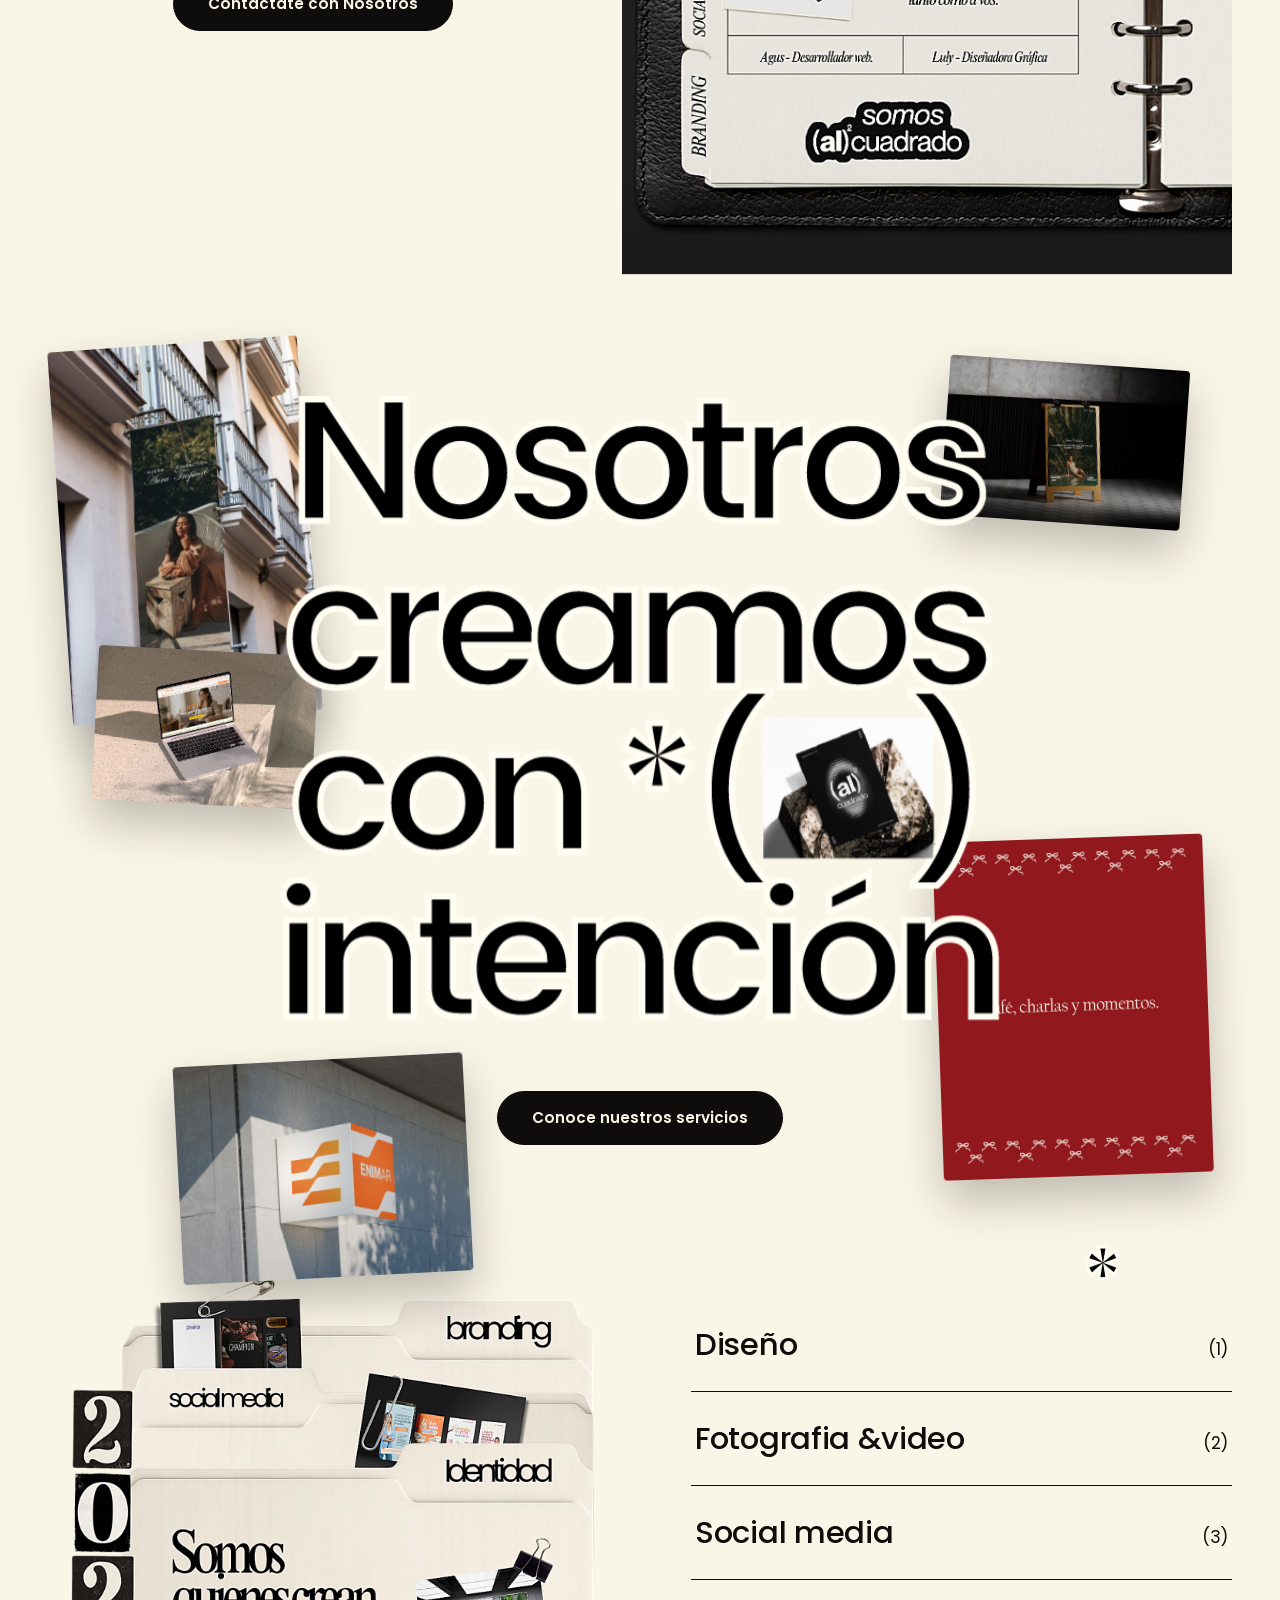
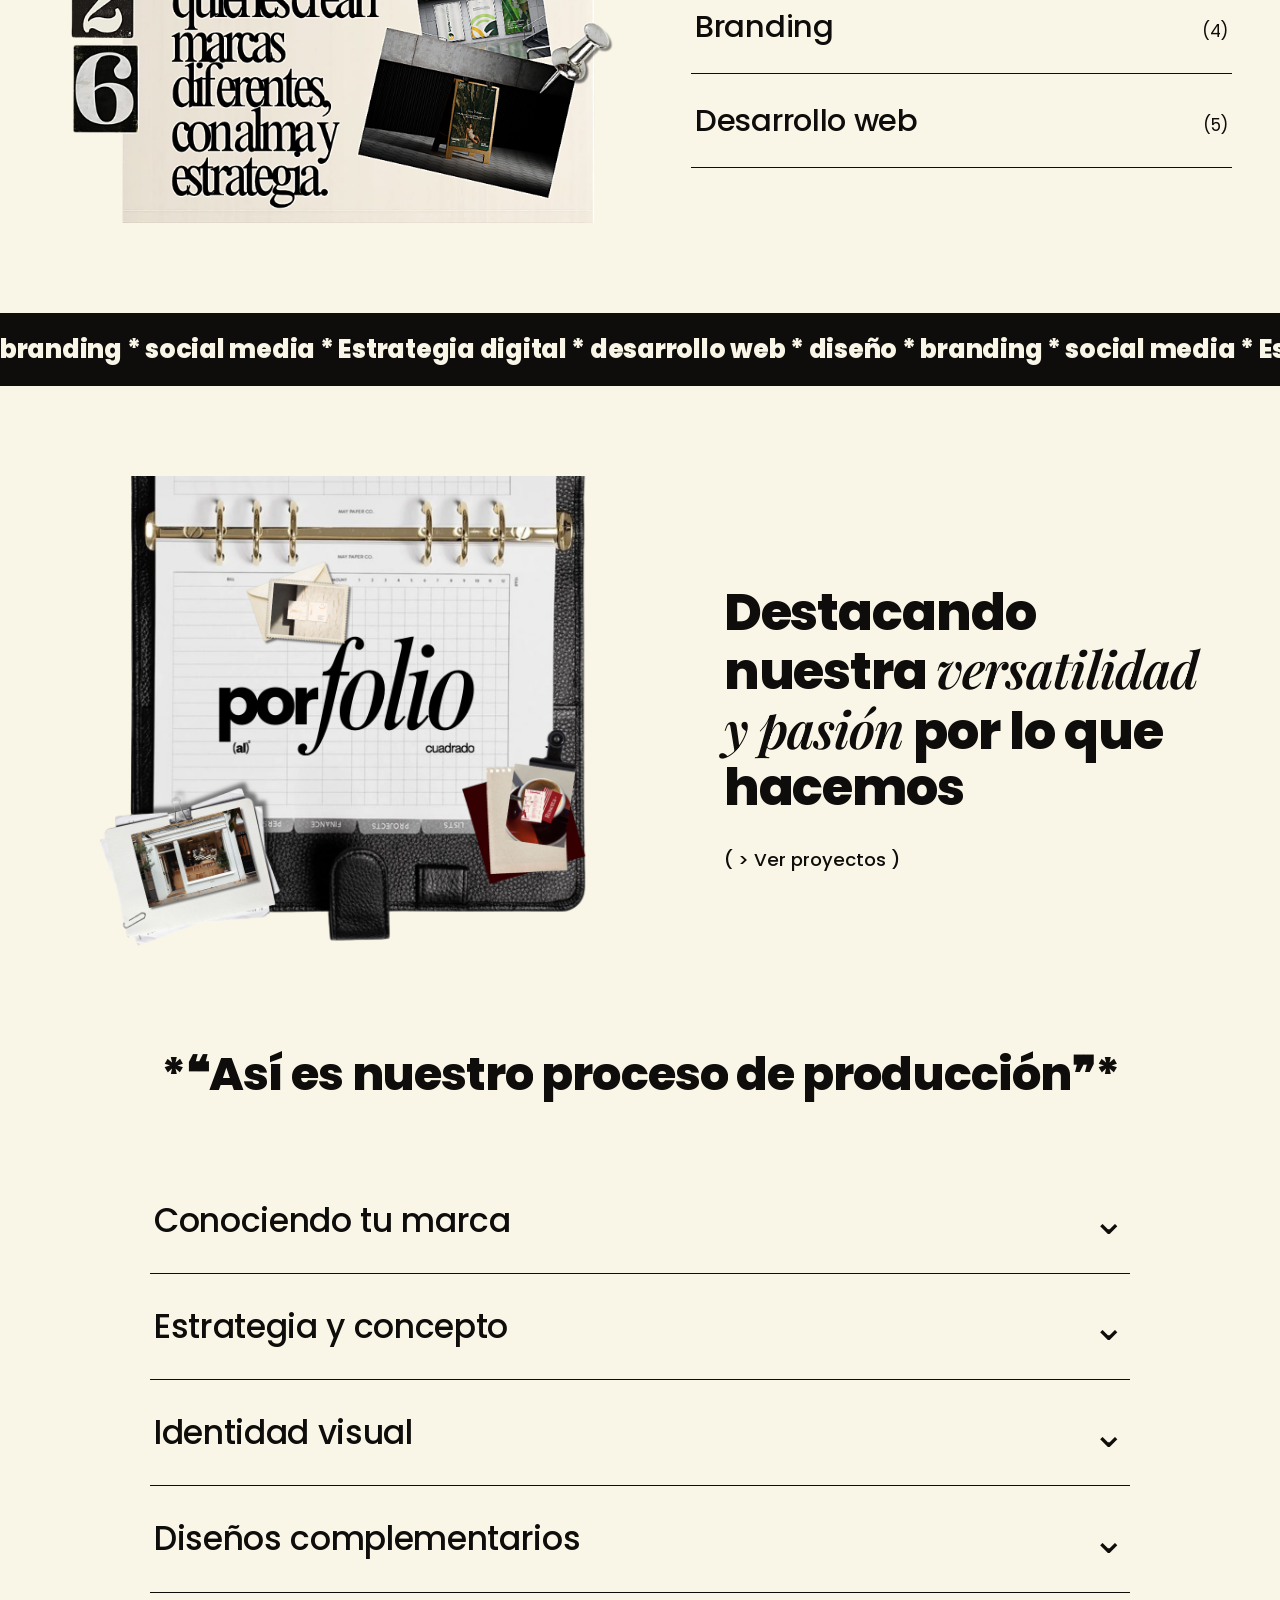
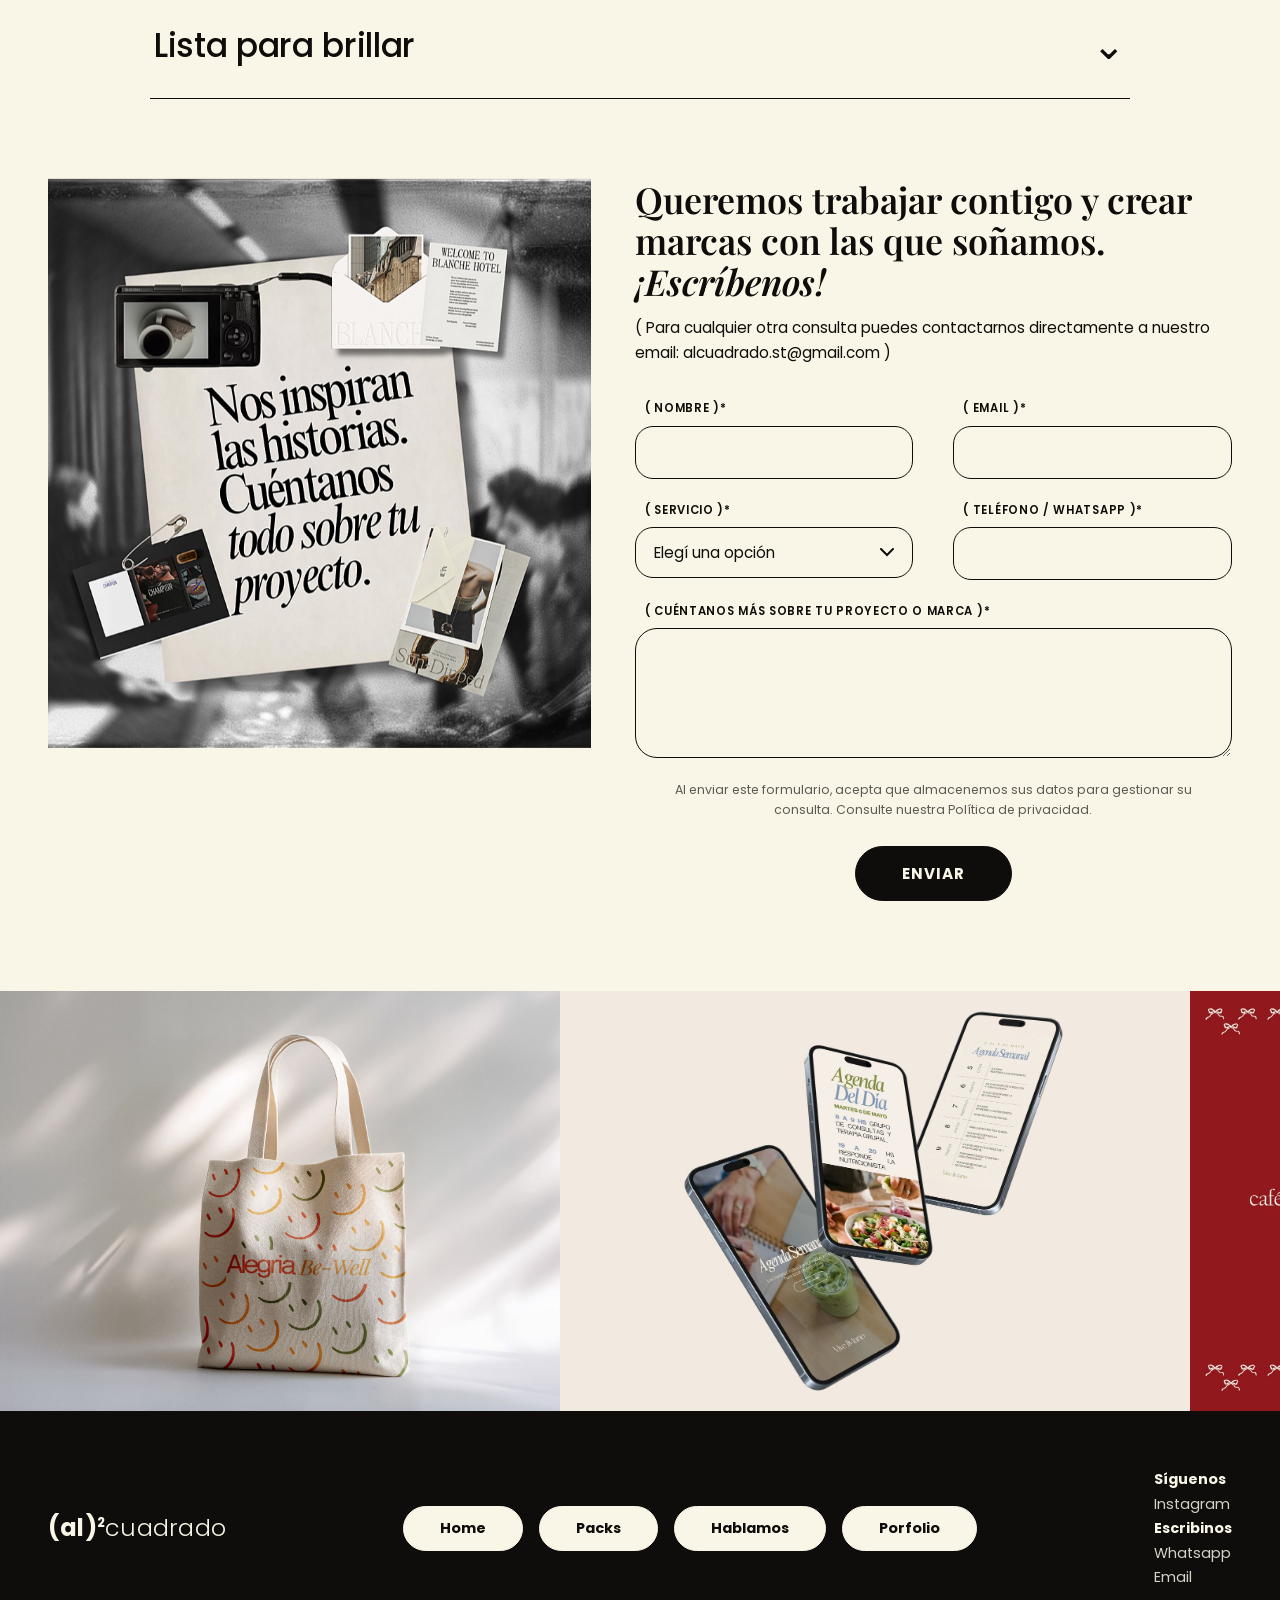
==== commit 87f09761: "Reducir espacios verticales entre secciones - Home: somos/servicios, intención (120px→60px), porfoli" ====
--- a/index.html
+++ b/index.html
@@ -11,7 +11,7 @@
 <link rel="icon" type="image/png" sizes="64x64" href="assets/img/favicon-64.png"/>
 <link rel="icon" href="favicon.ico" sizes="any"/>
 <link rel="apple-touch-icon" href="assets/img/favicon-180.png"/>
-<link rel="stylesheet" href="css/style.css?v=20260704"/>
+<link rel="stylesheet" href="css/style.css?v=20260704b"/>
 </head>
 <body>
 
--- a/css/style.css
+++ b/css/style.css
@@ -463,7 +463,7 @@
 .somos-text .btn{margin-top:34px;}
 
 /* Creamos con intención */
-.intencion{text-align:center;padding:120px 48px;}
+.intencion{text-align:center;padding:60px 48px;}
 .intencion-inner{max-width:1240px;margin:0 auto;position:relative;}
 .intencion-title{width:min(760px,92%);margin:0 auto;position:relative;z-index:2;}
 .intencion-inner > .reveal{position:relative;z-index:2;}
@@ -544,9 +544,14 @@
 }
 .link-proyectos:hover{border-color:var(--negro);}
 
-/* Menos aire entre porfolio y proceso (el padding 90px de .section se duplicaba) */
-#porfolio{padding-bottom:36px;}
-.proceso{padding-top:40px;}
+/* Menos aire entre secciones (el padding 90px de .section se duplicaba en cada unión) */
+#porfolio{padding-bottom:24px;}
+.proceso{padding-top:30px;padding-bottom:40px;}
+#somos{padding-bottom:40px;}
+#servicios{padding-top:30px;}
+#contacto{padding-top:40px;}
+#desarrollo-web{padding-bottom:24px;}
+.foto-sec{padding-top:40px;}
 
 /* Proceso (acordeón) */
 .proceso h2{
